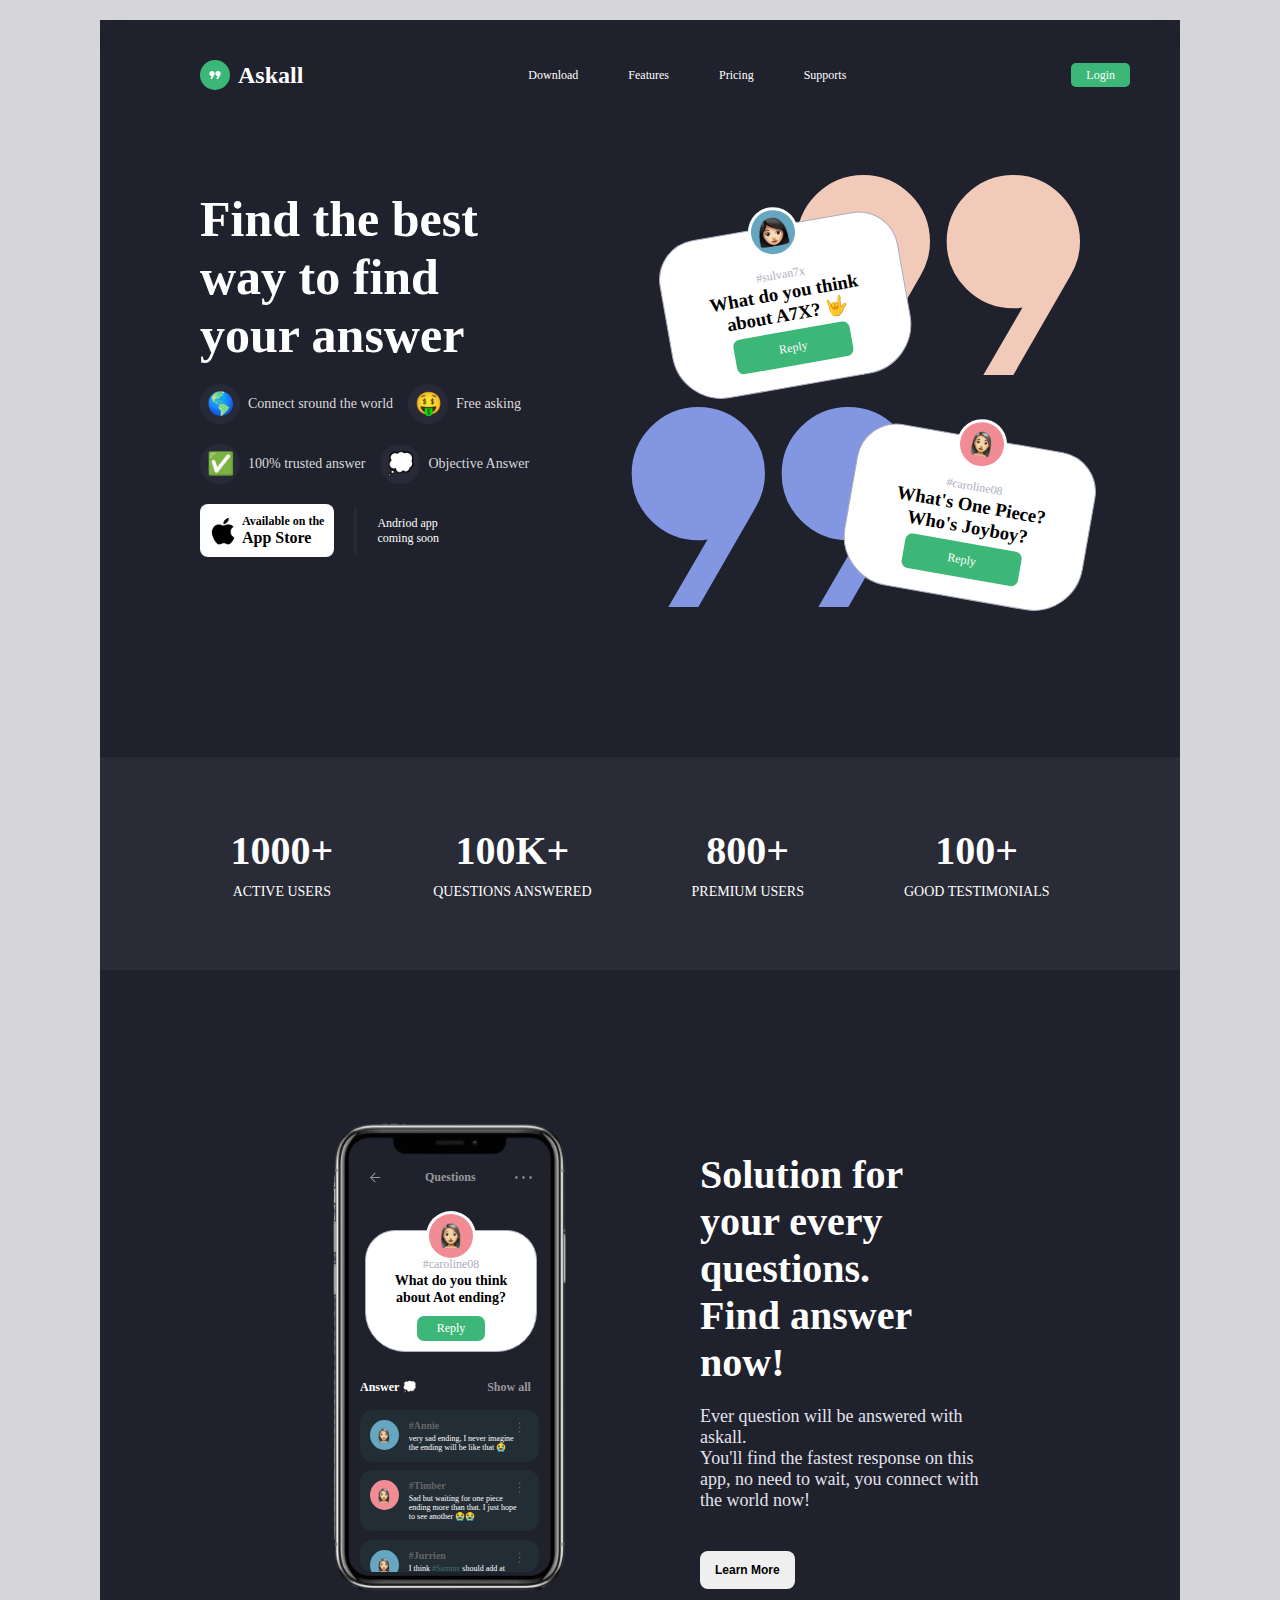
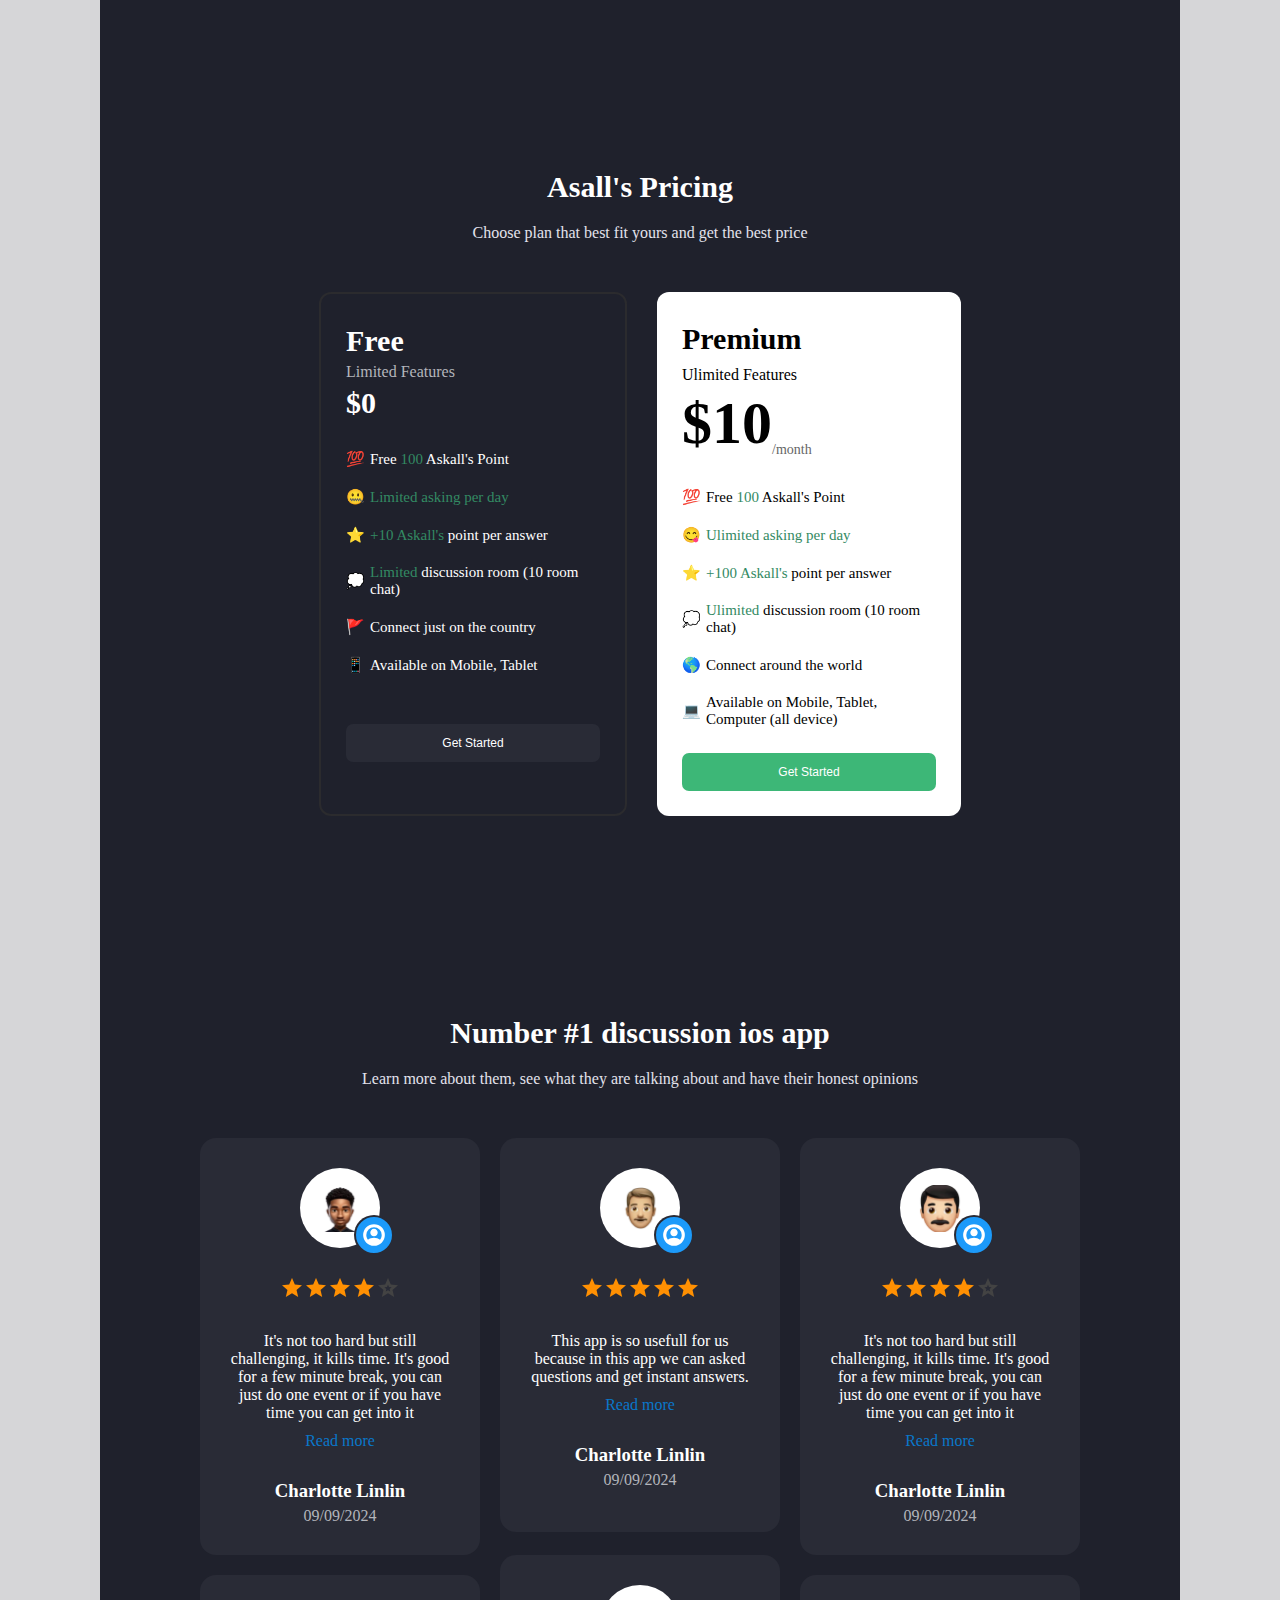
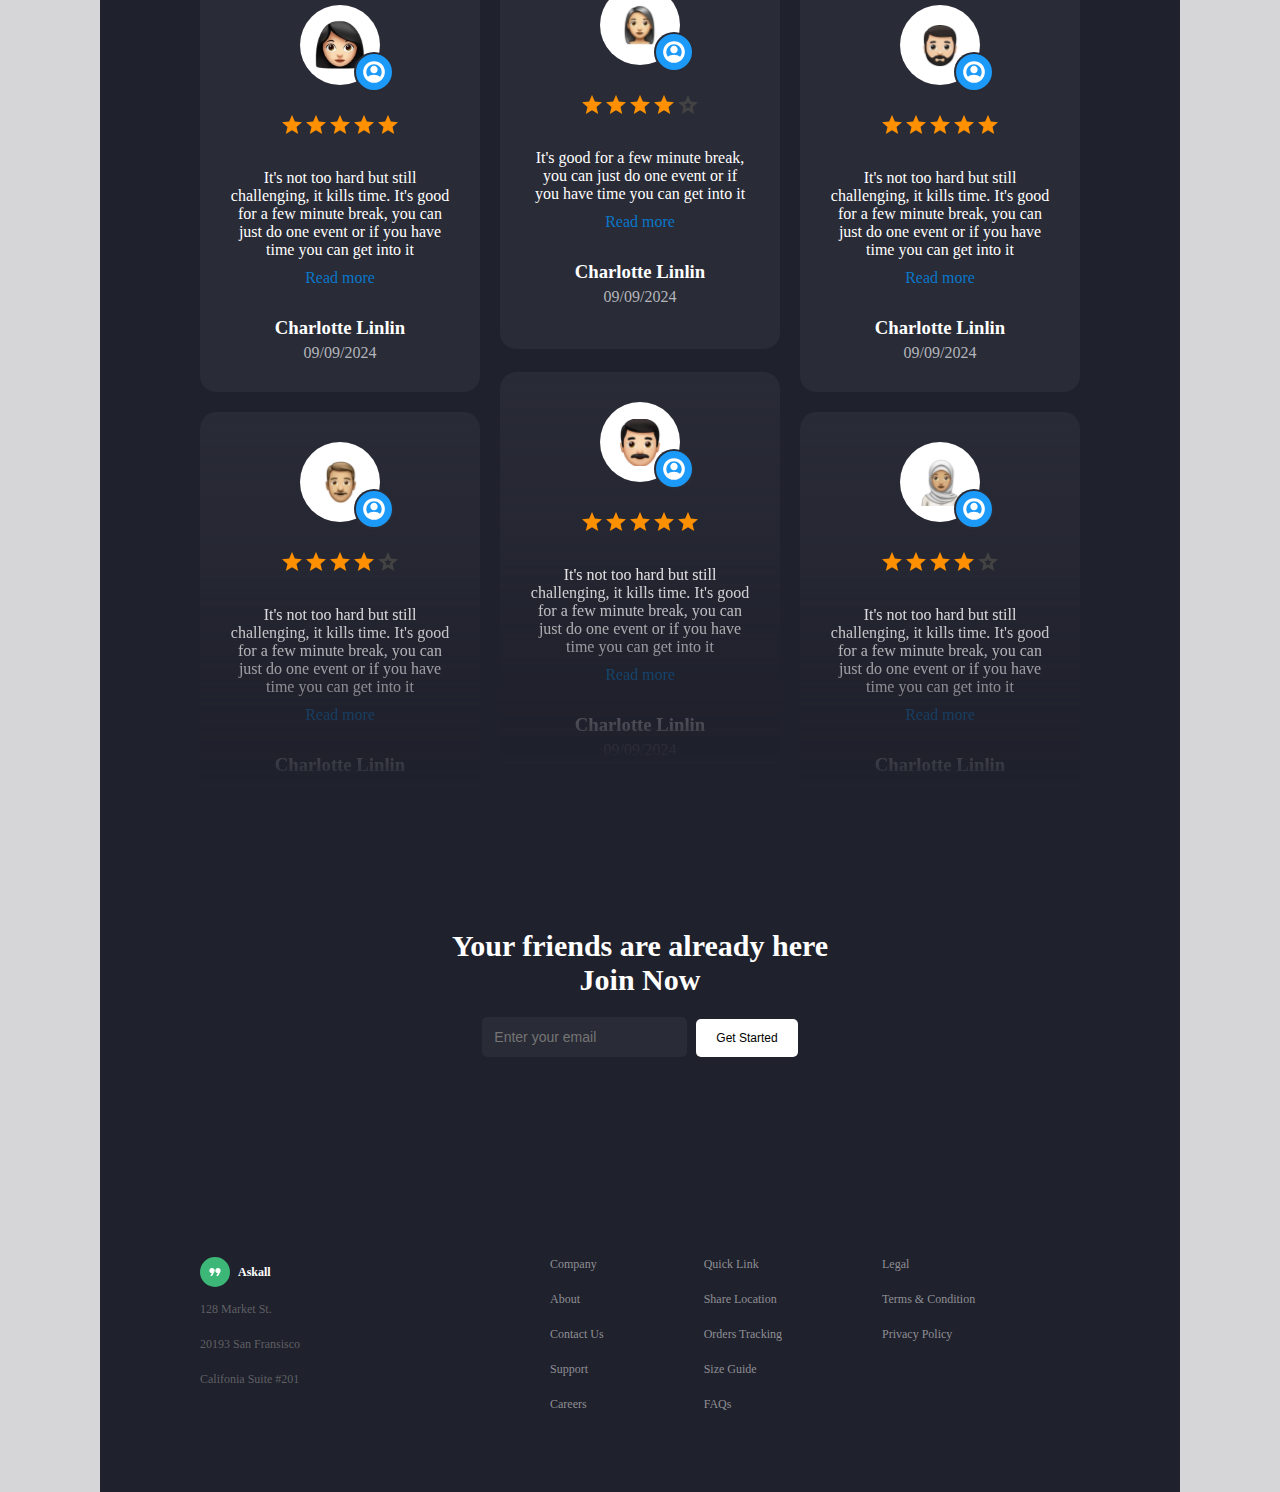
==== Task2/index.html @ 95d379f1 "Task2" ====
<!DOCTYPE html>
<html lang="en">

<head>
    <meta charset="UTF-8">
    <meta name="viewport" content="width=device-width, initial-scale=1.0">
    <title>BridgeTraq</title>
    <link rel="stylesheet" href="styles.css">
    <link rel="preload" href="Mona-Sans.woff2" as="font" type="font/woff2" crossorigin>
</head>

<body>
    <section id="bg-default">
        <section id="section1">
            <header>
                <nav class="nav-bar">
                    <div class="nav-logo">
                        <div class="logo">
                            <svg xmlns="http://www.w3.org/2000/svg" height="20px" viewBox="0 -960 960 960" width="20px"
                                fill="#FFFFFF">
                                <path
                                    d="m253-288 74-129q-47 0-83-37.5T208-544q0-54 37-91t91-37q54 0 91 37t37 91q0 17-5 33t-13 30L336-288h-83Zm288 0 74-129q-47 0-83-37.5T496-544q0-54 37-91t91-37q54 0 91 37t37 91q0 17-4.5 33T735-481L624-288h-83Z" />
                            </svg>
                        </div>
                        <h1>Askall</h1>
                    </div>

                    <div class="nav-links">
                        <a href="#">Download</a>
                        <a href="#">Features</a>
                        <a href="#">Pricing</a>
                        <a href="#">Supports</a>
                    </div>

                    <div class="login-btn">
                        <a href="#">Login</a>
                    </div>
                </nav>
            </header>

            <main>
                <section class="first-section">
                    <div class="first-section-header">
                        <header>
                            <h1>Find the best way to find your answer</h1>
                        </header>
                        <main>
                            <div class="first-section-content">
                                <div class="content">
                                    <div>🌎</div>
                                    <p>Connect sround the world</p>
                                </div>
                                <div class="content">
                                    <div>🤑</div>
                                    <p>Free asking</p>
                                </div>
                            </div>

                            <div class="first-section-content">
                                <div class="content">
                                    <div>✅</div>
                                    <p>100% trusted answer</p>
                                </div>
                                <div class="content">
                                    <div>💭</div>
                                    <p>Objective Answer</p>
                                </div>
                            </div>

                            <div class="download">
                                <div class="app-store">
                                    <a href="#">
                                        <img src="./images/apple.png" alt="apple">
                                        <div>
                                            <p class="available">Available on the</p>
                                            <p class="appstore">App Store</p>
                                        </div>
                                    </a>
                                </div>

                                <div class="play-store">
                                    <p>Andriod app coming soon</p>
                                </div>
                            </div>
                        </main>
                    </div>

                    <div class="second-section">
                        <div class="first-profile">
                            <div class="woman-con">
                                <div>
                                    <img src="./images/woman.png" alt="woman">
                                </div>
                            </div>
                            <div class="texts">
                                <p>#sulvan7x</p>
                                <h3>What do you think about A7X? 🤟</h3>
                                <a href="#">Reply</a>
                            </div>
                        </div>
                        <div class="second-profile">
                            <div class="girl-con">
                                <div>
                                    <img src="./images/girl.png" alt="girl">
                                </div>
                            </div>
                            <div class="texts">
                                <p>#caroline08</p>
                                <h3>What's One Piece?Who's Joyboy?</h3>
                                <a href="#">Reply</a>
                            </div>
                        </div>
                        <svg class="pink-svg" xmlns="http://www.w3.org/2000/svg" height="400px" viewBox="0 -960 960 960"
                            width="400px" fill="#f2cab9">
                            <path
                                d="m248-240 94-162q-5 1-11 1.5t-11 .5q-66 0-113-47t-47-113q0-66 47-113t113-47q66 0 113 47t47 113q0 21-5.5 41T458-480L320-240h-72Zm360 0 94-162q-5 1-11 1.5t-11 .5q-66 0-113-47t-47-113q0-66 47-113t113-47q66 0 113 47t47 113q0 21-5.5 41T818-480L680-240h-72Z" />
                        </svg>

                        <svg class="blue-svg" xmlns="http://www.w3.org/2000/svg" height="400px" viewBox="0 -960 960 960"
                            width="400px" fill="#8296e1">
                            <path
                                d="m248-240 94-162q-5 1-11 1.5t-11 .5q-66 0-113-47t-47-113q0-66 47-113t113-47q66 0 113 47t47 113q0 21-5.5 41T458-480L320-240h-72Zm360 0 94-162q-5 1-11 1.5t-11 .5q-66 0-113-47t-47-113q0-66 47-113t113-47q66 0 113 47t47 113q0 21-5.5 41T818-480L680-240h-72Z" />
                        </svg>
                    </div>
                </section>
            </main>
        </section>

        <section id="section2">
            <section id="first-section2">
                <div class="users">
                    <h2>1000+</h2>
                    <p>ACTIVE USERS</p>
                </div>
                <div class="users">
                    <h2>100K+</h2>
                    <p>QUESTIONS ANSWERED</p>
                </div>
                <div class="users">
                    <h2>800+</h2>
                    <p>PREMIUM USERS</p>
                </div>
                <div class="users">
                    <h2>100+</h2>
                    <p>GOOD TESTIMONIALS</p>
                </div>
            </section>
        </section>

        <section class="section3-main">
            <section id="section3">
                <div class="section3">
                    <div class="section3-img">
                        <img src="./images/phone.png" alt="phone">
                    </div>

                    <header class="section3-header">
                        <svg xmlns="http://www.w3.org/2000/svg" height="15px" viewBox="0 -960 960 960" width="30px"
                            fill="#98979a">
                            <path d="m274-450 248 248-42 42-320-320 320-320 42 42-248 248h526v60H274Z" />
                        </svg>
                        <div>Questions</div>
                        <svg xmlns="http://www.w3.org/2000/svg" height="25px" viewBox="0 -960 960 960" width="25px"
                            fill="#98979a">
                            <path
                                d="M207.86-432Q188-432 174-446.14t-14-34Q160-500 174.14-514t34-14Q228-528 242-513.86t14 34Q256-460 241.86-446t-34 14Zm272 0Q460-432 446-446.14t-14-34Q432-500 446.14-514t34-14Q500-528 514-513.86t14 34Q528-460 513.86-446t-34 14Zm272 0Q732-432 718-446.14t-14-34Q704-500 718.14-514t34-14Q772-528 786-513.86t14 34Q800-460 785.86-446t-34 14Z" />
                        </svg>
                    </header>

                    <div class="second-profile section3-profile">
                        <div class="girl-con">
                            <div>
                                <img src="./images/girl.png" alt="girl">
                            </div>
                        </div>
                        <div class="texts">
                            <p>#caroline08</p>
                            <h3>What do you think about Aot ending?</h3>
                            <a href="#">Reply</a>
                        </div>
                    </div>

                    <div class="answers">
                        <div class="answers-answer">Answer 💭</div>
                        <div>Show all</div>
                    </div>

                    <div class="replies-con">
                        <div class="replies">
                            <div class="replies-img">
                                <img src="./images/girl.png" alt="girl">
                            </div>

                            <div class="replies-details">
                                <h5>#Annie</h5>
                                <p>very sad ending, I never imagine the ending will be like that 😭</p>
                            </div>

                            <svg xmlns="http://www.w3.org/2000/svg" height="15px" viewBox="0 -960 960 960" width="20px"
                                fill="#656566">
                                <path
                                    d="M479.86-160Q460-160 446-174.14t-14-34Q432-228 446.14-242t34-14Q500-256 514-241.86t14 34Q528-188 513.86-174t-34 14Zm0-272Q460-432 446-446.14t-14-34Q432-500 446.14-514t34-14Q500-528 514-513.86t14 34Q528-460 513.86-446t-34 14Zm0-272Q460-704 446-718.14t-14-34Q432-772 446.14-786t34-14Q500-800 514-785.86t14 34Q528-732 513.86-718t-34 14Z" />
                            </svg>
                        </div>
                    </div>

                    <div class="replies-con second-chat">
                        <div class="replies">
                            <div class="replies-img">
                                <img src="./images/girl.png" alt="girl">
                            </div>

                            <div class="replies-details">
                                <h5>#Timber</h5>
                                <p>Sad but waiting for one piece ending more than that. I just hope to see another 😭😭
                                </p>
                            </div>

                            <svg xmlns="http://www.w3.org/2000/svg" height="15px" viewBox="0 -960 960 960" width="20px"
                                fill="#656566">
                                <path
                                    d="M479.86-160Q460-160 446-174.14t-14-34Q432-228 446.14-242t34-14Q500-256 514-241.86t14 34Q528-188 513.86-174t-34 14Zm0-272Q460-432 446-446.14t-14-34Q432-500 446.14-514t34-14Q500-528 514-513.86t14 34Q528-460 513.86-446t-34 14Zm0-272Q460-704 446-718.14t-14-34Q432-772 446.14-786t34-14Q500-800 514-785.86t14 34Q528-732 513.86-718t-34 14Z" />
                            </svg>
                        </div>
                    </div>

                    <div class="replies-con third-chat">
                        <div class="replies">
                            <div class="replies-img">
                                <img src="./images/girl.png" alt="girl">
                            </div>

                            <div class="replies-details">
                                <h5>#Jurrien</h5>
                                <p>I think <span>#Sammy</span> should add at least one more episode again. Please Sammy.
                                </p>
                            </div>

                            <svg xmlns="http://www.w3.org/2000/svg" height="15px" viewBox="0 -960 960 960" width="20px"
                                fill="#656566">
                                <path
                                    d="M479.86-160Q460-160 446-174.14t-14-34Q432-228 446.14-242t34-14Q500-256 514-241.86t14 34Q528-188 513.86-174t-34 14Zm0-272Q460-432 446-446.14t-14-34Q432-500 446.14-514t34-14Q500-528 514-513.86t14 34Q528-460 513.86-446t-34 14Zm0-272Q460-704 446-718.14t-14-34Q432-772 446.14-786t34-14Q500-800 514-785.86t14 34Q528-732 513.86-718t-34 14Z" />
                            </svg>
                        </div>
                    </div>

                    <div class="replies-con fourth-chat">
                        <div class="replies">
                            <div class="replies-img">
                                <img src="./images/girl.png" alt="girl">
                            </div>

                            <div class="replies-details">
                                <h5>#SammyJay</h5>
                                <p>The motivation behind every episode is actually top-notch, I work admire the work.
                                </p>
                            </div>

                            <svg xmlns="http://www.w3.org/2000/svg" height="15px" viewBox="0 -960 960 960" width="20px"
                                fill="#656566">
                                <path
                                    d="M479.86-160Q460-160 446-174.14t-14-34Q432-228 446.14-242t34-14Q500-256 514-241.86t14 34Q528-188 513.86-174t-34 14Zm0-272Q460-432 446-446.14t-14-34Q432-500 446.14-514t34-14Q500-528 514-513.86t14 34Q528-460 513.86-446t-34 14Zm0-272Q460-704 446-718.14t-14-34Q432-772 446.14-786t34-14Q500-800 514-785.86t14 34Q528-732 513.86-718t-34 14Z" />
                            </svg>
                        </div>
                    </div>
                </div>


                <div class="section3b">
                    <header>
                        <h1>Solution for your every questions.</h1>
                        <h1>Find answer now!</h1>
                    </header>
                    <main>
                        <p>Ever question will be answered with askall.</p>
                        <p>You'll find the fastest response on this app, no need to wait, you connect with the world
                            now!
                        </p>
                    </main>
                    <button type="submit">Learn More</button>
                </div>
            </section>

            <section id="section3-replace">
                <header>
                    <h1>Keep asking.</h1>
                    <h1>Get the Aswers.</h1>
                    <h1>Show you feeling!</h1>
                </header>
                <main>
                    <p>Have you missed thoughtful communication?</p>
                    <p>Or looking for small talk? Check out on Askall!</p>
                </main>
                <div>
                    <div class="replace-check">
                        <div>
                            <svg xmlns="http://www.w3.org/2000/svg" height="24px" viewBox="0 -960 960 960" width="24px"
                                fill="#2f664e">
                                <path d="M382-208 122-468l90-90 170 170 366-366 90 90-456 456Z" />
                            </svg>
                        </div>
                        <p>Let your friend be honest with you</p>
                    </div>

                    <div class="replace-check">
                        <div>
                            <svg xmlns="http://www.w3.org/2000/svg" height="24px" viewBox="0 -960 960 960" width="24px"
                                fill="#2f664e">
                                <path d="M382-208 122-468l90-90 170 170 366-366 90 90-456 456Z" />
                            </svg>
                        </div>
                        <p>Improve your Friendship</p>
                    </div>

                    <div class="replace-check">
                        <div>
                            <svg xmlns="http://www.w3.org/2000/svg" height="24px" viewBox="0 -960 960 960" width="24px"
                                fill="#2f664e">
                                <path d="M382-208 122-468l90-90 170 170 366-366 90 90-456 456Z" />
                            </svg>
                        </div>
                        <p>Have fun answering questions others have sent</p>
                    </div>
                </div>
            </section>
        </section>

        <section id="askall-con">
            <section>
                <header class="askall-header">
                    <h1>Asall's Pricing</h1>
                    <p>Choose plan that best fit yours and get the best price</p>
                </header>
                <main class="askall-body">
                    <div class="askall-free-plan">
                        <header>
                            <h1>Free</h1>
                            <p>Limited Features</p>
                            <h1>$0</h1>
                        </header>
                        <main class="askall-free-plan-details">
                            <div class="each-free-plan">
                                <p>💯 </p>
                                <p>Free <span>100</span> Askall's Point</p>
                            </div>
                            <div class="each-free-plan">
                                <p>🤐</p>
                                <p><span>Limited asking per day</span></p>
                            </div>
                            <div class="each-free-plan">
                                <p>⭐</p>
                                <p><span>+10 Askall's</span> point per answer</p>
                            </div>
                            <div class="each-free-plan">
                                <p>💭</p>
                                <p class="plan-width"><span>Limited</span> discussion room (10 room chat)</p>
                            </div>
                            <div class="each-free-plan">
                                <p>🚩</p>
                                <p>Connect just on the country</p>
                            </div>
                            <div class="each-free-plan">
                                <p>📱</p>
                                <p class="plan-width">Available on Mobile, Tablet</p>
                            </div>
                        </main>
                        <button class="free-plan-btn">Get Started</button>
                    </div>

                    <div class="askall-premium-plan">
                        <header>
                            <h1 class="premium-h1">Premium</h1>
                            <p>Ulimited Features</p>
                            <div class="premium-plan-price">
                                <h1>$10</h1>
                                <p>/month</p>
                            </div>
                        </header>
                        <main class="askall-premius-plan-details">
                            <div class="each-free-plan">
                                <p>💯 </p>
                                <p>Free <span>100</span> Askall's Point</p>
                            </div>
                            <div class="each-free-plan">
                                <p>😋</p>
                                <p><span>Ulimited asking per day</span></p>
                            </div>
                            <div class="each-free-plan">
                                <p>⭐</p>
                                <p><span>+100 Askall's</span> point per answer</p>
                            </div>
                            <div class="each-free-plan">
                                <p>💭</p>
                                <p class="plan-width"><span>Ulimited</span> discussion room (10 room chat)</p>
                            </div>
                            <div class="each-free-plan">
                                <p>🌎</p>
                                <p>Connect around the world</p>
                            </div>
                            <div class="each-free-plan">
                                <p>💻</p>
                                <p class="plan-width">Available on Mobile, Tablet, Computer (all device)</p>
                            </div>
                        </main>
                        <button class="premium-plan-btn">Get Started</button>
                    </div>
                </main>
            </section>
        </section>

        <section id="discussion">
            <section>
                <header>
                    <h1>Number #1 discussion ios app</h1>
                    <p>Learn more about them, see what they are talking about and have their honest opinions</p>
                </header>
                <main class="discussion-grids">
                    <div class="discussion-grid-con discussion1">
                        <div class="discussion-img-con">
                            <img src="./images/man4.png" alt="man">
                        </div>
                        <div class="discussion-ratings">
                            <svg xmlns="http://www.w3.org/2000/svg" height="20px" viewBox="0 -960 960 960" width="20px"
                                fill="#ff9002">
                                <path
                                    d="m183-51 79-338L-1-617l346-29 135-319 135 319 346 29-263 228 79 338-297-180L183-51Z" />
                            </svg>
                            <svg xmlns="http://www.w3.org/2000/svg" height="20px" viewBox="0 -960 960 960" width="20px"
                                fill="#ff9002">
                                <path
                                    d="m183-51 79-338L-1-617l346-29 135-319 135 319 346 29-263 228 79 338-297-180L183-51Z" />
                            </svg>
                            <svg xmlns="http://www.w3.org/2000/svg" height="20px" viewBox="0 -960 960 960" width="20px"
                                fill="#ff9002">
                                <path
                                    d="m183-51 79-338L-1-617l346-29 135-319 135 319 346 29-263 228 79 338-297-180L183-51Z" />
                            </svg>
                            <svg xmlns="http://www.w3.org/2000/svg" height="20px" viewBox="0 -960 960 960" width="20px"
                                fill="#ff9002">
                                <path
                                    d="m183-51 79-338L-1-617l346-29 135-319 135 319 346 29-263 228 79 338-297-180L183-51Z" />
                            </svg>
                            <svg xmlns="http://www.w3.org/2000/svg" height="20px" viewBox="0 -960 960 960" width="20px"
                                fill="#434343">
                                <path
                                    d="m373-314 107-64 107 65-29-121 95-82-124-11-49-115-49 115-124 10 95 82-29 121ZM183-51l79-338L-1-617l346-29 135-319 135 319 346 29-263 228 79 338-297-180L183-51Zm297-416Z" />
                            </svg>
                        </div>

                        <div class="duscussion-testimonials">
                            <p>It's not too hard but still challenging, it kills time. It's good for a few minute break,
                                you can just do one event or if you have time you can get into it</p>
                            <a href="#">Read more</a>
                        </div>

                        <div class="discussion-name-date">
                            <h3>Charlotte Linlin</h3>
                            <p>09/09/2024</p>
                        </div>

                        <div class="discussion-logo-con">
                            <div>
                                <svg xmlns="http://www.w3.org/2000/svg" height="24px" viewBox="0 -960 960 960"
                                    width="24px" fill="#FFFFFF">
                                    <path
                                        d="M239-291q51-37 112-57.5T480-369q68 0 130.5 22T721-290q32-42 49.5-88.5T788-480q0-127-90.5-217.5T480-788q-127 0-217.5 90.5T172-480q0 54 17 100.5t50 88.5Zm241-140q-63 0-105.5-42T332-578q0-63 42.5-105.5T480-726q63 0 105.5 42.5T628-578q0 63-42.5 105T480-431Zm0 385q-90 0-169-34t-138-93q-59-59-93-138T46-480q0-90 34-169t93-138q59-59 138-93t169-34q90 0 169 34t138 93q59 59 93 138t34 169q0 90-34 169t-93 138q-59 59-138 93T480-46Z" />
                                </svg>

                            </div>
                        </div>
                    </div>

                    <div class="discussion-grid-con discussion2">
                        <div class="discussion-img-con">
                            <img src="./images/man2.png" alt="man">
                        </div>
                        <div class="discussion-ratings">
                            <svg xmlns="http://www.w3.org/2000/svg" height="20px" viewBox="0 -960 960 960" width="20px"
                                fill="#ff9002">
                                <path
                                    d="m183-51 79-338L-1-617l346-29 135-319 135 319 346 29-263 228 79 338-297-180L183-51Z" />
                            </svg>
                            <svg xmlns="http://www.w3.org/2000/svg" height="20px" viewBox="0 -960 960 960" width="20px"
                                fill="#ff9002">
                                <path
                                    d="m183-51 79-338L-1-617l346-29 135-319 135 319 346 29-263 228 79 338-297-180L183-51Z" />
                            </svg>
                            <svg xmlns="http://www.w3.org/2000/svg" height="20px" viewBox="0 -960 960 960" width="20px"
                                fill="#ff9002">
                                <path
                                    d="m183-51 79-338L-1-617l346-29 135-319 135 319 346 29-263 228 79 338-297-180L183-51Z" />
                            </svg>
                            <svg xmlns="http://www.w3.org/2000/svg" height="20px" viewBox="0 -960 960 960" width="20px"
                                fill="#ff9002">
                                <path
                                    d="m183-51 79-338L-1-617l346-29 135-319 135 319 346 29-263 228 79 338-297-180L183-51Z" />
                            </svg>
                            <svg xmlns="http://www.w3.org/2000/svg" height="20px" viewBox="0 -960 960 960" width="20px"
                                fill="#ff9002">
                                <path
                                    d="m183-51 79-338L-1-617l346-29 135-319 135 319 346 29-263 228 79 338-297-180L183-51Z" />
                            </svg>
                        </div>

                        <div class="duscussion-testimonials">
                            <p>This app is so usefull for us because in this app we can asked questions and get instant
                                answers.</p>
                            <a href="#">Read more</a>
                        </div>

                        <div class="discussion-name-date">
                            <h3>Charlotte Linlin</h3>
                            <p>09/09/2024</p>
                        </div>

                        <div class="discussion-logo-con">
                            <div>
                                <svg xmlns="http://www.w3.org/2000/svg" height="24px" viewBox="0 -960 960 960"
                                    width="24px" fill="#FFFFFF">
                                    <path
                                        d="M239-291q51-37 112-57.5T480-369q68 0 130.5 22T721-290q32-42 49.5-88.5T788-480q0-127-90.5-217.5T480-788q-127 0-217.5 90.5T172-480q0 54 17 100.5t50 88.5Zm241-140q-63 0-105.5-42T332-578q0-63 42.5-105.5T480-726q63 0 105.5 42.5T628-578q0 63-42.5 105T480-431Zm0 385q-90 0-169-34t-138-93q-59-59-93-138T46-480q0-90 34-169t93-138q59-59 138-93t169-34q90 0 169 34t138 93q59 59 93 138t34 169q0 90-34 169t-93 138q-59 59-138 93T480-46Z" />
                                </svg>

                            </div>
                        </div>
                    </div>

                    <div class="discussion-grid-con discussion3">
                        <div class="discussion-img-con">
                            <img src="./images/man3.png" alt="man">
                        </div>
                        <div class="discussion-ratings">
                            <svg xmlns="http://www.w3.org/2000/svg" height="20px" viewBox="0 -960 960 960" width="20px"
                                fill="#ff9002">
                                <path
                                    d="m183-51 79-338L-1-617l346-29 135-319 135 319 346 29-263 228 79 338-297-180L183-51Z" />
                            </svg>
                            <svg xmlns="http://www.w3.org/2000/svg" height="20px" viewBox="0 -960 960 960" width="20px"
                                fill="#ff9002">
                                <path
                                    d="m183-51 79-338L-1-617l346-29 135-319 135 319 346 29-263 228 79 338-297-180L183-51Z" />
                            </svg>
                            <svg xmlns="http://www.w3.org/2000/svg" height="20px" viewBox="0 -960 960 960" width="20px"
                                fill="#ff9002">
                                <path
                                    d="m183-51 79-338L-1-617l346-29 135-319 135 319 346 29-263 228 79 338-297-180L183-51Z" />
                            </svg>
                            <svg xmlns="http://www.w3.org/2000/svg" height="20px" viewBox="0 -960 960 960" width="20px"
                                fill="#ff9002">
                                <path
                                    d="m183-51 79-338L-1-617l346-29 135-319 135 319 346 29-263 228 79 338-297-180L183-51Z" />
                            </svg>
                            <svg xmlns="http://www.w3.org/2000/svg" height="20px" viewBox="0 -960 960 960" width="20px"
                                fill="#434343">
                                <path
                                    d="m373-314 107-64 107 65-29-121 95-82-124-11-49-115-49 115-124 10 95 82-29 121ZM183-51l79-338L-1-617l346-29 135-319 135 319 346 29-263 228 79 338-297-180L183-51Zm297-416Z" />
                            </svg>
                        </div>

                        <div class="duscussion-testimonials">
                            <p>It's not too hard but still challenging, it kills time. It's good for a few minute break,
                                you can just do one event or if you have time you can get into it</p>
                            <a href="#">Read more</a>
                        </div>

                        <div class="discussion-name-date">
                            <h3>Charlotte Linlin</h3>
                            <p>09/09/2024</p>
                        </div>

                        <div class="discussion-logo-con">
                            <div>
                                <svg xmlns="http://www.w3.org/2000/svg" height="24px" viewBox="0 -960 960 960"
                                    width="24px" fill="#FFFFFF">
                                    <path
                                        d="M239-291q51-37 112-57.5T480-369q68 0 130.5 22T721-290q32-42 49.5-88.5T788-480q0-127-90.5-217.5T480-788q-127 0-217.5 90.5T172-480q0 54 17 100.5t50 88.5Zm241-140q-63 0-105.5-42T332-578q0-63 42.5-105.5T480-726q63 0 105.5 42.5T628-578q0 63-42.5 105T480-431Zm0 385q-90 0-169-34t-138-93q-59-59-93-138T46-480q0-90 34-169t93-138q59-59 138-93t169-34q90 0 169 34t138 93q59 59 93 138t34 169q0 90-34 169t-93 138q-59 59-138 93T480-46Z" />
                                </svg>

                            </div>
                        </div>
                    </div>


                    <div class="discussion-grid-con discussion4">
                        <div class="discussion-img-con">
                            <img src="./images/woman.png" alt="woman">
                        </div>
                        <div class="discussion-ratings">
                            <svg xmlns="http://www.w3.org/2000/svg" height="20px" viewBox="0 -960 960 960" width="20px"
                                fill="#ff9002">
                                <path
                                    d="m183-51 79-338L-1-617l346-29 135-319 135 319 346 29-263 228 79 338-297-180L183-51Z" />
                            </svg>
                            <svg xmlns="http://www.w3.org/2000/svg" height="20px" viewBox="0 -960 960 960" width="20px"
                                fill="#ff9002">
                                <path
                                    d="m183-51 79-338L-1-617l346-29 135-319 135 319 346 29-263 228 79 338-297-180L183-51Z" />
                            </svg>
                            <svg xmlns="http://www.w3.org/2000/svg" height="20px" viewBox="0 -960 960 960" width="20px"
                                fill="#ff9002">
                                <path
                                    d="m183-51 79-338L-1-617l346-29 135-319 135 319 346 29-263 228 79 338-297-180L183-51Z" />
                            </svg>
                            <svg xmlns="http://www.w3.org/2000/svg" height="20px" viewBox="0 -960 960 960" width="20px"
                                fill="#ff9002">
                                <path
                                    d="m183-51 79-338L-1-617l346-29 135-319 135 319 346 29-263 228 79 338-297-180L183-51Z" />
                            </svg>
                            <svg xmlns="http://www.w3.org/2000/svg" height="20px" viewBox="0 -960 960 960" width="20px"
                                fill="#ff9002">
                                <path
                                    d="m183-51 79-338L-1-617l346-29 135-319 135 319 346 29-263 228 79 338-297-180L183-51Z" />
                            </svg>
                        </div>

                        <div class="duscussion-testimonials">
                            <p>It's not too hard but still challenging, it kills time. It's good for a few minute break,
                                you can just do one event or if you have time you can get into it</p>
                            <a href="#">Read more</a>
                        </div>

                        <div class="discussion-name-date">
                            <h3>Charlotte Linlin</h3>
                            <p>09/09/2024</p>
                        </div>

                        <div class="discussion-logo-con">
                            <div>
                                <svg xmlns="http://www.w3.org/2000/svg" height="24px" viewBox="0 -960 960 960"
                                    width="24px" fill="#FFFFFF">
                                    <path
                                        d="M239-291q51-37 112-57.5T480-369q68 0 130.5 22T721-290q32-42 49.5-88.5T788-480q0-127-90.5-217.5T480-788q-127 0-217.5 90.5T172-480q0 54 17 100.5t50 88.5Zm241-140q-63 0-105.5-42T332-578q0-63 42.5-105.5T480-726q63 0 105.5 42.5T628-578q0 63-42.5 105T480-431Zm0 385q-90 0-169-34t-138-93q-59-59-93-138T46-480q0-90 34-169t93-138q59-59 138-93t169-34q90 0 169 34t138 93q59 59 93 138t34 169q0 90-34 169t-93 138q-59 59-138 93T480-46Z" />
                                </svg>

                            </div>
                        </div>
                    </div>

                    <div class="discussion-grid-con discussion5">
                        <div class="discussion-img-con">
                            <img src="./images/girl.png" alt="girl">
                        </div>
                        <div class="discussion-ratings">
                            <svg xmlns="http://www.w3.org/2000/svg" height="20px" viewBox="0 -960 960 960" width="20px"
                                fill="#ff9002">
                                <path
                                    d="m183-51 79-338L-1-617l346-29 135-319 135 319 346 29-263 228 79 338-297-180L183-51Z" />
                            </svg>
                            <svg xmlns="http://www.w3.org/2000/svg" height="20px" viewBox="0 -960 960 960" width="20px"
                                fill="#ff9002">
                                <path
                                    d="m183-51 79-338L-1-617l346-29 135-319 135 319 346 29-263 228 79 338-297-180L183-51Z" />
                            </svg>
                            <svg xmlns="http://www.w3.org/2000/svg" height="20px" viewBox="0 -960 960 960" width="20px"
                                fill="#ff9002">
                                <path
                                    d="m183-51 79-338L-1-617l346-29 135-319 135 319 346 29-263 228 79 338-297-180L183-51Z" />
                            </svg>
                            <svg xmlns="http://www.w3.org/2000/svg" height="20px" viewBox="0 -960 960 960" width="20px"
                                fill="#ff9002">
                                <path
                                    d="m183-51 79-338L-1-617l346-29 135-319 135 319 346 29-263 228 79 338-297-180L183-51Z" />
                            </svg>
                            <svg xmlns="http://www.w3.org/2000/svg" height="20px" viewBox="0 -960 960 960" width="20px"
                                fill="#434343">
                                <path
                                    d="m373-314 107-64 107 65-29-121 95-82-124-11-49-115-49 115-124 10 95 82-29 121ZM183-51l79-338L-1-617l346-29 135-319 135 319 346 29-263 228 79 338-297-180L183-51Zm297-416Z" />
                            </svg>
                        </div>

                        <div class="duscussion-testimonials">
                            <p>It's good for a few minute break,
                                you can just do one event or if you have time you can get into it</p>
                            <a href="#">Read more</a>
                        </div>

                        <div class="discussion-name-date">
                            <h3>Charlotte Linlin</h3>
                            <p>09/09/2024</p>
                        </div>

                        <div class="discussion-logo-con">
                            <div>
                                <svg xmlns="http://www.w3.org/2000/svg" height="24px" viewBox="0 -960 960 960"
                                    width="24px" fill="#FFFFFF">
                                    <path
                                        d="M239-291q51-37 112-57.5T480-369q68 0 130.5 22T721-290q32-42 49.5-88.5T788-480q0-127-90.5-217.5T480-788q-127 0-217.5 90.5T172-480q0 54 17 100.5t50 88.5Zm241-140q-63 0-105.5-42T332-578q0-63 42.5-105.5T480-726q63 0 105.5 42.5T628-578q0 63-42.5 105T480-431Zm0 385q-90 0-169-34t-138-93q-59-59-93-138T46-480q0-90 34-169t93-138q59-59 138-93t169-34q90 0 169 34t138 93q59 59 93 138t34 169q0 90-34 169t-93 138q-59 59-138 93T480-46Z" />
                                </svg>

                            </div>
                        </div>
                    </div>

                    <div class="discussion-grid-con discussion6">
                        <div class="discussion-img-con">
                            <img src="./images/man1.png" alt="man">
                        </div>
                        <div class="discussion-ratings">
                            <svg xmlns="http://www.w3.org/2000/svg" height="20px" viewBox="0 -960 960 960" width="20px"
                                fill="#ff9002">
                                <path
                                    d="m183-51 79-338L-1-617l346-29 135-319 135 319 346 29-263 228 79 338-297-180L183-51Z" />
                            </svg>
                            <svg xmlns="http://www.w3.org/2000/svg" height="20px" viewBox="0 -960 960 960" width="20px"
                                fill="#ff9002">
                                <path
                                    d="m183-51 79-338L-1-617l346-29 135-319 135 319 346 29-263 228 79 338-297-180L183-51Z" />
                            </svg>
                            <svg xmlns="http://www.w3.org/2000/svg" height="20px" viewBox="0 -960 960 960" width="20px"
                                fill="#ff9002">
                                <path
                                    d="m183-51 79-338L-1-617l346-29 135-319 135 319 346 29-263 228 79 338-297-180L183-51Z" />
                            </svg>
                            <svg xmlns="http://www.w3.org/2000/svg" height="20px" viewBox="0 -960 960 960" width="20px"
                                fill="#ff9002">
                                <path
                                    d="m183-51 79-338L-1-617l346-29 135-319 135 319 346 29-263 228 79 338-297-180L183-51Z" />
                            </svg>
                            <svg xmlns="http://www.w3.org/2000/svg" height="20px" viewBox="0 -960 960 960" width="20px"
                                fill="#ff9002">
                                <path
                                    d="m183-51 79-338L-1-617l346-29 135-319 135 319 346 29-263 228 79 338-297-180L183-51Z" />
                            </svg>
                        </div>

                        <div class="duscussion-testimonials">
                            <p>It's not too hard but still challenging, it kills time. It's good for a few minute break,
                                you can just do one event or if you have time you can get into it</p>
                            <a href="#">Read more</a>
                        </div>

                        <div class="discussion-name-date">
                            <h3>Charlotte Linlin</h3>
                            <p>09/09/2024</p>
                        </div>

                        <div class="discussion-logo-con">
                            <div>
                                <svg xmlns="http://www.w3.org/2000/svg" height="24px" viewBox="0 -960 960 960"
                                    width="24px" fill="#FFFFFF">
                                    <path
                                        d="M239-291q51-37 112-57.5T480-369q68 0 130.5 22T721-290q32-42 49.5-88.5T788-480q0-127-90.5-217.5T480-788q-127 0-217.5 90.5T172-480q0 54 17 100.5t50 88.5Zm241-140q-63 0-105.5-42T332-578q0-63 42.5-105.5T480-726q63 0 105.5 42.5T628-578q0 63-42.5 105T480-431Zm0 385q-90 0-169-34t-138-93q-59-59-93-138T46-480q0-90 34-169t93-138q59-59 138-93t169-34q90 0 169 34t138 93q59 59 93 138t34 169q0 90-34 169t-93 138q-59 59-138 93T480-46Z" />
                                </svg>

                            </div>
                        </div>
                    </div>

                    <div class="discussion-grid-con discussion7">
                        <div class="discussion-img-con">
                            <img src="./images/man2.png" alt="man">
                        </div>
                        <div class="discussion-ratings">
                            <svg xmlns="http://www.w3.org/2000/svg" height="20px" viewBox="0 -960 960 960" width="20px"
                                fill="#ff9002">
                                <path
                                    d="m183-51 79-338L-1-617l346-29 135-319 135 319 346 29-263 228 79 338-297-180L183-51Z" />
                            </svg>
                            <svg xmlns="http://www.w3.org/2000/svg" height="20px" viewBox="0 -960 960 960" width="20px"
                                fill="#ff9002">
                                <path
                                    d="m183-51 79-338L-1-617l346-29 135-319 135 319 346 29-263 228 79 338-297-180L183-51Z" />
                            </svg>
                            <svg xmlns="http://www.w3.org/2000/svg" height="20px" viewBox="0 -960 960 960" width="20px"
                                fill="#ff9002">
                                <path
                                    d="m183-51 79-338L-1-617l346-29 135-319 135 319 346 29-263 228 79 338-297-180L183-51Z" />
                            </svg>
                            <svg xmlns="http://www.w3.org/2000/svg" height="20px" viewBox="0 -960 960 960" width="20px"
                                fill="#ff9002">
                                <path
                                    d="m183-51 79-338L-1-617l346-29 135-319 135 319 346 29-263 228 79 338-297-180L183-51Z" />
                            </svg>
                            <svg xmlns="http://www.w3.org/2000/svg" height="20px" viewBox="0 -960 960 960" width="20px"
                                fill="#434343">
                                <path
                                    d="m373-314 107-64 107 65-29-121 95-82-124-11-49-115-49 115-124 10 95 82-29 121ZM183-51l79-338L-1-617l346-29 135-319 135 319 346 29-263 228 79 338-297-180L183-51Zm297-416Z" />
                            </svg>
                        </div>

                        <div class="duscussion-testimonials">
                            <p>It's not too hard but still challenging, it kills time. It's good for a few minute break,
                                you can just do one event or if you have time you can get into it</p>
                            <a href="#">Read more</a>
                        </div>

                        <div class="discussion-name-date">
                            <h3>Charlotte Linlin</h3>
                            <p>09/09/2024</p>
                        </div>

                        <div class="discussion-logo-con">
                            <div>
                                <svg xmlns="http://www.w3.org/2000/svg" height="24px" viewBox="0 -960 960 960"
                                    width="24px" fill="#FFFFFF">
                                    <path
                                        d="M239-291q51-37 112-57.5T480-369q68 0 130.5 22T721-290q32-42 49.5-88.5T788-480q0-127-90.5-217.5T480-788q-127 0-217.5 90.5T172-480q0 54 17 100.5t50 88.5Zm241-140q-63 0-105.5-42T332-578q0-63 42.5-105.5T480-726q63 0 105.5 42.5T628-578q0 63-42.5 105T480-431Zm0 385q-90 0-169-34t-138-93q-59-59-93-138T46-480q0-90 34-169t93-138q59-59 138-93t169-34q90 0 169 34t138 93q59 59 93 138t34 169q0 90-34 169t-93 138q-59 59-138 93T480-46Z" />
                                </svg>

                            </div>
                        </div>
                    </div>

                    <div class="discussion-grid-con discussion8">
                        <div class="discussion-img-con">
                            <img src="./images/man3.png" alt="man">
                        </div>
                        <div class="discussion-ratings">
                            <svg xmlns="http://www.w3.org/2000/svg" height="20px" viewBox="0 -960 960 960" width="20px"
                                fill="#ff9002">
                                <path
                                    d="m183-51 79-338L-1-617l346-29 135-319 135 319 346 29-263 228 79 338-297-180L183-51Z" />
                            </svg>
                            <svg xmlns="http://www.w3.org/2000/svg" height="20px" viewBox="0 -960 960 960" width="20px"
                                fill="#ff9002">
                                <path
                                    d="m183-51 79-338L-1-617l346-29 135-319 135 319 346 29-263 228 79 338-297-180L183-51Z" />
                            </svg>
                            <svg xmlns="http://www.w3.org/2000/svg" height="20px" viewBox="0 -960 960 960" width="20px"
                                fill="#ff9002">
                                <path
                                    d="m183-51 79-338L-1-617l346-29 135-319 135 319 346 29-263 228 79 338-297-180L183-51Z" />
                            </svg>
                            <svg xmlns="http://www.w3.org/2000/svg" height="20px" viewBox="0 -960 960 960" width="20px"
                                fill="#ff9002">
                                <path
                                    d="m183-51 79-338L-1-617l346-29 135-319 135 319 346 29-263 228 79 338-297-180L183-51Z" />
                            </svg>
                            <svg xmlns="http://www.w3.org/2000/svg" height="20px" viewBox="0 -960 960 960" width="20px"
                                fill="#ff9002">
                                <path
                                    d="m183-51 79-338L-1-617l346-29 135-319 135 319 346 29-263 228 79 338-297-180L183-51Z" />
                            </svg>
                        </div>

                        <div class="duscussion-testimonials">
                            <p>It's not too hard but still challenging, it kills time. It's good for a few minute break,
                                you can just do one event or if you have time you can get into it</p>
                            <a href="#">Read more</a>
                        </div>

                        <div class="discussion-name-date">
                            <h3>Charlotte Linlin</h3>
                            <p>09/09/2024</p>
                        </div>

                        <div class="discussion-logo-con">
                            <div>
                                <svg xmlns="http://www.w3.org/2000/svg" height="24px" viewBox="0 -960 960 960"
                                    width="24px" fill="#FFFFFF">
                                    <path
                                        d="M239-291q51-37 112-57.5T480-369q68 0 130.5 22T721-290q32-42 49.5-88.5T788-480q0-127-90.5-217.5T480-788q-127 0-217.5 90.5T172-480q0 54 17 100.5t50 88.5Zm241-140q-63 0-105.5-42T332-578q0-63 42.5-105.5T480-726q63 0 105.5 42.5T628-578q0 63-42.5 105T480-431Zm0 385q-90 0-169-34t-138-93q-59-59-93-138T46-480q0-90 34-169t93-138q59-59 138-93t169-34q90 0 169 34t138 93q59 59 93 138t34 169q0 90-34 169t-93 138q-59 59-138 93T480-46Z" />
                                </svg>

                            </div>
                        </div>
                    </div>

                    <div class="discussion-grid-con discussion9">
                        <div class="discussion-img-con">
                            <img src="./images/woman2.png" alt="woman">
                        </div>
                        <div class="discussion-ratings">
                            <svg xmlns="http://www.w3.org/2000/svg" height="20px" viewBox="0 -960 960 960" width="20px"
                                fill="#ff9002">
                                <path
                                    d="m183-51 79-338L-1-617l346-29 135-319 135 319 346 29-263 228 79 338-297-180L183-51Z" />
                            </svg>
                            <svg xmlns="http://www.w3.org/2000/svg" height="20px" viewBox="0 -960 960 960" width="20px"
                                fill="#ff9002">
                                <path
                                    d="m183-51 79-338L-1-617l346-29 135-319 135 319 346 29-263 228 79 338-297-180L183-51Z" />
                            </svg>
                            <svg xmlns="http://www.w3.org/2000/svg" height="20px" viewBox="0 -960 960 960" width="20px"
                                fill="#ff9002">
                                <path
                                    d="m183-51 79-338L-1-617l346-29 135-319 135 319 346 29-263 228 79 338-297-180L183-51Z" />
                            </svg>
                            <svg xmlns="http://www.w3.org/2000/svg" height="20px" viewBox="0 -960 960 960" width="20px"
                                fill="#ff9002">
                                <path
                                    d="m183-51 79-338L-1-617l346-29 135-319 135 319 346 29-263 228 79 338-297-180L183-51Z" />
                            </svg>
                            <svg xmlns="http://www.w3.org/2000/svg" height="20px" viewBox="0 -960 960 960" width="20px"
                                fill="#434343">
                                <path
                                    d="m373-314 107-64 107 65-29-121 95-82-124-11-49-115-49 115-124 10 95 82-29 121ZM183-51l79-338L-1-617l346-29 135-319 135 319 346 29-263 228 79 338-297-180L183-51Zm297-416Z" />
                            </svg>
                        </div>

                        <div class="duscussion-testimonials">
                            <p>It's not too hard but still challenging, it kills time. It's good for a few minute break,
                                you can just do one event or if you have time you can get into it</p>
                            <a href="#">Read more</a>
                        </div>

                        <div class="discussion-name-date">
                            <h3>Charlotte Linlin</h3>
                            <p>09/09/2024</p>
                        </div>

                        <div class="discussion-logo-con">
                            <div>
                                <svg xmlns="http://www.w3.org/2000/svg" height="24px" viewBox="0 -960 960 960"
                                    width="24px" fill="#FFFFFF">
                                    <path
                                        d="M239-291q51-37 112-57.5T480-369q68 0 130.5 22T721-290q32-42 49.5-88.5T788-480q0-127-90.5-217.5T480-788q-127 0-217.5 90.5T172-480q0 54 17 100.5t50 88.5Zm241-140q-63 0-105.5-42T332-578q0-63 42.5-105.5T480-726q63 0 105.5 42.5T628-578q0 63-42.5 105T480-431Zm0 385q-90 0-169-34t-138-93q-59-59-93-138T46-480q0-90 34-169t93-138q59-59 138-93t169-34q90 0 169 34t138 93q59 59 93 138t34 169q0 90-34 169t-93 138q-59 59-138 93T480-46Z" />
                                </svg>

                            </div>
                        </div>
                    </div>
                </main>
            </section>

        </section>


        <footer>
            <section class="footer">
                <div class="footer-first-section">
                    <div>
                        <header>
                            <h1>Your friends are already here</h1>
                            <h1>Join Now</h1>
                        </header>
                        <main>
                            <input type="text" placeholder="Enter your email">
                            <button type="submit">Get Started</button>
                        </main>
                    </div>
                </div>
                <div class="footer-foot">
                    <div class="foot-first">
                        <div class="nav-logo">
                            <div class="logo">
                                <svg xmlns="http://www.w3.org/2000/svg" height="20px" viewBox="0 -960 960 960"
                                    width="20px" fill="#FFFFFF">
                                    <path
                                        d="m253-288 74-129q-47 0-83-37.5T208-544q0-54 37-91t91-37q54 0 91 37t37 91q0 17-5 33t-13 30L336-288h-83Zm288 0 74-129q-47 0-83-37.5T496-544q0-54 37-91t91-37q54 0 91 37t37 91q0 17-4.5 33T735-481L624-288h-83Z" />
                                </svg>
                            </div>
                            <h1>Askall</h1>
                        </div>
                        <div class="footer-foot-p">
                            <p>128 Market St.</p>
                            <p>20193 San Fransisco</p>
                            <p>Califonia Suite #201</p>
                        </div>
                    </div>

                    <div class="foot">
                        <div class="foot-company">
                            <p>Company</p>
                            <p>About</p>
                            <p>Contact Us</p>
                            <p>Support</p>
                            <p>Careers</p>
                        </div>
                        <div class="foot-link">
                            <p>Quick Link</p>
                            <p>Share Location</p>
                            <p>Orders Tracking</p>
                            <p>Size Guide</p>
                            <p>FAQs</p>
                        </div>
                        <div class="foot-legal">
                            <p>Legal</p>
                            <p>Terms & Condition</p>
                            <p>Privacy Policy</p>
                        </div>
                    </div>
                </div>
            </section>
        </footer>
    </section>
</body>

</html>
---- Task2/styles.css ----
@font-face {
    font-family: 'Mona Sans';
    src:
        url('Mona-Sans.woff2') format('woff2 supports variations'),
        url('Mona-Sans.woff2') format('woff2-variations');
    font-weight: 200 900;
    font-stretch: 75% 125%;
}

* {
    padding: 0;
    margin: 0;
}

body {
    background-color: #d6d6d8;
    padding: 20px 100px 0 100px;
    font-family: 'Mona Sans';

}

#bg-default {
    background-color: #1f212c;
}

#section1 {
    background-color: #1f212c;
    border-top-left-radius: 30px;
    border-top-right-radius: 30px;
    padding: 40px 50px 200px 100px;
    color: white;
}

.nav-bar {
    display: flex;
    justify-content: space-between;
    align-items: center;
    font-size: 12px;
}

.nav-logo {
    display: flex;
    align-items: center;
    gap: 8px;
}

.logo {
    height: 30px;
    width: 30px;
    border-radius: 50%;
    background-color: #3db777;
    display: flex;
    justify-content: center;
    align-items: center;
}

.nav-links {
    display: flex;
    gap: 50px;
}

.nav-links a {
    text-decoration: none;
    color: white;
}

.login-btn a {
    text-decoration: none;
    color: white;
    background-color: #3db777;
    padding: 5px 15px;
    border-radius: 5px;
}

.first-section {
    display: flex;
    margin-top: 100px;
}

.first-section-header {
    width: 50%;
}

.first-section-header header {
    margin-bottom: 20px;
    transform: translateY(0);
    animation: header 1.2s ease-in;
}

@keyframes header {
    0% {
        opacity: 0;
        transform: translateY(10px);
    }

    50% {
        opacity: 0.5;
    }

    100% {
        opacity: 1;
        transform: translateY(0);
    }
}

.first-section-header header h1 {
    font-size: 50px;
    width: 70%;
}


.first-section-content {
    display: flex;
    gap: 15px;
    margin-bottom: 20px;
    color: #dbdbdd;
    font-size: 14px;
    opacity: 1;
    transform: translateY(0);
    animation: cont 1.2s ease-in;
}

@keyframes cont {
    0% {
        opacity: 0;
        transform: translateY(20px);
    }

    100% {
        opacity: 1;
        transform: translateY(0);
    }
}

.content {
    display: flex;
    align-items: center;
    gap: 8px;
}

.content div {
    background-color: #282b37;
    height: 40px;
    width: 40px;
    border-radius: 50%;
    display: flex;
    justify-content: center;
    align-items: center;
    font-size: 22px;
}

.download {
    display: flex;
    align-items: center;
    gap: 20px;
    opacity: 1;
    transform: translateY(0);
    animation: download 1.2s ease-in;
}

@keyframes download {
    0% {
        opacity: 0;
        transform: translateY(30px);
    }

    50% {
        opacity: 0.3;
    }

    100% {
        opacity: 1;
        transform: translateY(0);
    }
}

.app-store a {
    text-decoration: none;
    padding: 10px;
    background-color: white;
    color: black;
    display: flex;
    align-items: center;
    border-radius: 8px;
}

.app-store a img {
    height: 30px;
}

.available {
    font-size: 12px;
    font-weight: 550;
}

.appstore {
    font-weight: bold;
}

.play-store {
    display: flex;
    flex-direction: column;
    justify-content: center;
    border-left: 3px solid #262834;
    padding: 10px 20px;
    font-size: 12px;
}

.play-store p {
    width: 50%;
}

.second-section {
    width: 50%;
    position: relative;
    margin-top: 35px;
}

.first-profile {
    background-color: white;
    width: 200px;
    height: 120px;
    display: flex;
    flex-direction: column;
    justify-content: center;
    align-items: center;
    padding: 20px;
    color: black;
    transform: rotate(-10deg) translateY(0);
    animation: profile1 1.2s ease-in;
    border-top-left-radius: 40px;
    border-top-right-radius: 40px;
    border-bottom-left-radius: 50px;
    border-bottom-right-radius: 50px;
    border: 1px solid #acadbe;
    gap: 10px;
    position: relative;
    z-index: 1;

}

@keyframes profile1 {
    0% {
        opacity: 0;
        transform: translateY(50px);
    }

    100% {
        opacity: 1;
        transform: rotate(-10deg) translateY(0);
    }
}

.woman-con {
    height: 50px;
    width: 50px;
    border-radius: 50%;
    background-color: white;
    display: flex;
    justify-content: center;
    align-items: center;
    position: absolute;
    top: 0;
    margin-top: -20px;
}

.woman-con div {
    height: 44px;
    width: 44px;
    border-radius: 50%;
    background-color: #66a6c1;
    display: flex;
    justify-content: center;
    align-items: center;
}

.woman-con div img {
    width: 30px;
    height: 30px;
    object-fit: cover;
}

.second-profile {
    background-color: white;
    width: 200px;
    height: 120px;
    display: flex;
    flex-direction: column;
    justify-content: center;
    align-items: center;
    padding: 20px;
    color: black;
    transform: rotate(10deg) translateY(0);
    animation: profile2 1.2s ease-in;
    border-top-left-radius: 40px;
    border-top-right-radius: 40px;
    border-bottom-left-radius: 50px;
    border-bottom-right-radius: 50px;
    border: 1px solid #acadbe;
    position: relative;
    position: absolute;
    right: 0;
    margin-top: 50px;
    margin-right: 40px;
    z-index: 1;

}

@keyframes profile2 {
    0% {
        opacity: 0;
        transform: translateY(50px);
    }

    100% {
        opacity: 1;
        transform: rotate(10deg) translateY(0);
    }
}


.texts {
    display: flex;
    flex-direction: column;
    align-items: center;
    margin-top: -20px;
    position: relative;
}

.texts p {
    font-size: 12px;
    color: #acadbe;
}

.texts h3 {
    text-align: center;

}

.texts a {
    text-decoration: none;
    background-color: #3db777;
    color: white;
    padding: 10px 45px;
    border-radius: 7px;
    font-size: 12px;
    position: absolute;
    bottom: 0;
    margin-bottom: -40px;
}

.girl-con {
    height: 50px;
    width: 50px;
    border-radius: 50%;
    background-color: white;
    display: flex;
    justify-content: center;
    align-items: center;
    position: absolute;
    top: 0;
    margin-top: -20px;
}

.girl-con div {
    height: 44px;
    width: 44px;
    border-radius: 50%;
    background-color: #f18b94;
    display: flex;
    justify-content: center;
    align-items: center;
}

.girl-con div img {
    width: 30px;
    height: 30px;
    object-fit: cover;
}

.pink-svg {
    position: absolute;
    top: 0;
    right: 0;
    margin-top: -150px;
    z-index: 0;
    transform: translateY(0);
    animation: pinky 1.2s ease-in;
}

@keyframes pinky {
    0% {
        opacity: 0;
        transform: translateY(40px);
    }

    100% {
        opacity: 1;
        transform: translateY(0);
    }
}

.blue-svg {
    position: absolute;
    margin-left: -100px;
    margin-top: -80px;
    z-index: 0;
    transform: translateY(0);
    animation: bluey 1.2s ease-in;
}

@keyframes bluey {
    0% {
        opacity: 0;
        transform: translateY(50px);
    }

    100% {
        opacity: 1;
        transform: translateY(0);
    }
}

#setion2 {
    background-color: #1f2126;
}

#first-section2 {
    background-color: #292b36;
    color: white;
    display: flex;
    justify-content: center;
    align-items: center;
    gap: 100px;
    padding: 70px 100px;
}

.users {
    display: flex;
    flex-direction: column;
    align-items: center;
}

.users h2 {
    font-size: 40px;
    margin-bottom: 10px;
}

.users p {
    font-size: 14px;
}

#section3 {
    padding: 150px 100px 150px 200px;
    color: white;
    font-size: 12px;
    display: flex;
    align-items: center;
    justify-content: center;
    gap: 100px;
}

.section3 {
    position: relative;
}

.section3-img {
    animation: fadeOut 2s ease-in forwards;
    animation-delay: 2s;
}

.section3-img img {
    width: 300px;
}

.section3-header {
    display: flex;
    justify-content: space-between;
    align-items: center;
    gap: 35px;
    position: absolute;
    top: 0;
    margin-left: 60px;
    margin-top: 45px;
    color: #98979a;
    font-weight: bold;
    animation: fadeOut 2s ease-in forwards;
    animation-delay: 2s;
}

.section3-profile {
    transform: rotate(0);
    animation: none;
    position: absolute;
    left: 0;
    top: 0;
    margin-left: 65px;
    margin-top: 110px;
    width: 130px;
    height: 80px;
    border-top-left-radius: 30px;
    border-top-right-radius: 30px;
    border-bottom-left-radius: 40px;
    border-bottom-right-radius: 40px;
    animation: fadeOut 2s ease-in forwards;
    animation-delay: 2s;
}

.section3-profile .texts a {
    padding: 5px 20px;
    margin-bottom: -35px;
}

.answers {
    display: flex;
    align-items: center;
    gap: 70px;
    color: #98979a;
    font-weight: bold;
    position: absolute;
    top: 0;
    margin-left: 60px;
    margin-top: 260px;
    animation: fadeOut 2s ease-in forwards;
    animation-delay: 2s;
}

.answers-answer {
    color: white;
}

.replies-con {
    position: absolute;
    margin-top: -210px;
    margin-left: 60px;
    background-color: #232d36;
    padding: 10px;
    width: 53%;
    opacity: 1;
    border-radius: 12px;
    animation: popOut 2s ease-in forwards, colorChange 1s ease-in forwards;
    animation-delay: 2s;
}

.second-chat {
    margin-top: -150px;
    animation: popOut2 2s ease-in forwards, colorChange 1s ease-in forwards;
    animation-delay: 2s;
}

.third-chat {
    margin-top: -80px;
    height: 12px;
    overflow-y: hidden;
    animation: popOut3 2s ease-in forwards, colorChange 1s ease-in forwards;
    animation-delay: 2s;
}

.fourth-chat {
    margin-top: -80px;
    opacity: 0;
    animation: popOut4 2s ease-in forwards, colorChange 1s ease-in forwards;
    animation-delay: 2s;
}


.replies {
    display: flex;
    gap: 10px;
}

.replies-details {
    width: fit-content;
}

.replies-details h5 {
    color: #656566;
    margin-bottom: 3px;
}

.replies-details p {
    width: 110px;
    font-size: 8px;
}

.replies-details p span {
    color: #3e745e;
}

.replies svg {
    margin-left: -19px;
}

.replies-img {
    height: 30px;
    width: 30px;
    border-radius: 50%;
    display: flex;
    justify-content: center;
    align-items: center;
    background-color: #66a6c1;
}

.second-chat .replies-img {
    background-color: #f18b94;
}

.fourth-chat .replies-img {
    background-color: #f18b94;
}

.replies-img img {
    height: 17px;
    width: 17px;
    object-fit: cover;

}

@keyframes popOut {
    0% {
        opacity: 0;
        transform: translateY(0) scale(0.5);
    }

    100% {
        opacity: 1;
        transform: translateY(-300%) rotate(-10deg) scale(1);
    }
}

@keyframes popOut2 {
    0% {
        opacity: 0;
        transform: translateY(0) scale(0.5);
    }

    100% {
        opacity: 1;
        transform: translateY(-230%) rotate(10deg) scale(1);
    }
}

@keyframes popOut3 {
    0% {
        opacity: 0;
        transform: translateY(0) scale(0.5);

    }

    50% {
        opacity: 0.5;
    }

    100% {
        opacity: 1;
        transform: translateY(-180%) rotate(-10deg) scale(1);
        height: fit-content;
    }
}

@keyframes popOut4 {
    0% {
        opacity: 0;
        transform: translateY(0) scale(0.5);

    }

    100% {
        opacity: 1;
        transform: translateY(-10%) rotate(10deg) scale(1);
        height: fit-content;
    }
}

@keyframes fadeOut {
    0% {
        opacity: 1;
        transform: scale(1);
    }

    100% {
        opacity: 0;
        transform: scale(0.5);
    }
}

@keyframes colorChange {
    0% {
        background-color: #232d36;
    }

    100% {
        background-color: white;
        color: black;
        font-weight: bold;
    }
}

.section3b {
    animation: slideOut 2s ease-in forwards;
    animation-delay: 1.5s;
}

@keyframes slideOut {
    0% {
        opacity: 1;
        transform: translateY(0);
    }

    100% {
        opacity: 0;
        transform: translateY(-50%);
    }
}

.section3b header {
    width: 70%;
    margin-bottom: 20px;
}

.section3b main {
    width: 75%;
    font-size: 18px;
    margin-bottom: 40px;
    color: #e3e3ec;
}

.section3b h1 {
    font-size: 40px;
}

.section3b button {
    border: none;
    padding: 12px 15px;
    border-radius: 8px;
    font-size: 12px;
    font-weight: bold;
}

.section3-main {
    position: relative;
}

#section3-replace {
    color: white;
    position: absolute;
    top: 31%;
    right: 22%;
    opacity: 0;
    animation: slideIn 2s ease-in forwards;
    animation-delay: 2s;
}

@keyframes slideIn {
    0% {
        opacity: 0;
        transform: translateY(10%);
    }

    100% {
        opacity: 1;
        transform: translateY(0);
    }
}

#section3-replace header {
    margin-bottom: 20px;
}

#section3-replace header h1 {
    font-size: 40px;
}

#section3-replace main {
    margin-bottom: 20px;
}

#section3-replace main p {
    font-size: 14px;
    color: #e3e3ec;
}

.replace-check {
    display: flex;
    align-items: center;
    gap: 5px;
    margin-top: 10px;
}

.replace-check div {
    height: 30px;
    width: 30px;
    border-radius: 50%;
    background-color: #282b36;
    display: flex;
    justify-content: center;
    align-items: center;
}

.replace-check p {
    font-size: 14px;
}

#askall-con {
    display: flex;
    justify-content: center;
    padding: 0 100px 100px 100px;
    color: white;
}

.askall-header {
    margin-bottom: 50px;
    text-align: center;
}

.askall-header h1 {
    font-size: 30px;
    margin-bottom: 20px;
}

.askall-header p {
    color: #e3e3ec;
}

.askall-body {
    display: flex;
    gap: 30px;
}

.askall-free-plan {
    border: 2.5px solid #2b2b2e;
    border-radius: 12px;
    padding: 30px 25px 25px 25px;
}

.askall-free-plan header {
    margin-bottom: 30px;
}

.askall-free-plan header h1 {
    font-size: 30px;
    margin-bottom: 5px;
}

.askall-free-plan header p {
    color: #b3b5bb;
    margin-bottom: 5px;
}

.each-free-plan {
    display: flex;
    align-items: center;
    gap: 5px;
    margin-bottom: 20px;
}

.each-free-plan p {
    font-size: 15px;
}

.plan-width {
    width: 230px;
}

.each-free-plan p span {
    color: #338a63;
}

.free-plan-btn {
    background-color: #292b36;
    color: white;
    width: 100%;
    padding: 12px;
    border: none;
    border-radius: 7px;
    font-size: 12px;
    margin-top: 30px;
}

.askall-premium-plan {
    background-color: white;
    color: black;
    padding: 30px 25px 25px 25px;
    border-radius: 12px;
    transform: translateY(0);
    animation: premium 1s ease-in;
}

@keyframes premium {
    0% {
        opacity: 0;
        transform: translateY(20px);
    }

    100% {
        opacity: 1;
        transform: translateY(0);
    }
}

.askall-premium-plan header {
    margin-bottom: 30px;
}

.premium-h1 {
    font-size: 30px;
    margin-bottom: 10px;
}

.premium-plan-price {
    margin-top: 5px;
    display: flex;
    align-items: end;
}

.premium-plan-price {
    font-size: 30px;
}

.premium-plan-price p {
    color: #656566;
    font-size: 14px;
}

.premium-plan-btn {
    background-color: #3db777;
    color: white;
    width: 100%;
    padding: 12px;
    border: none;
    border-radius: 7px;
    font-size: 12px;
    margin-top: 5px;
}

#discussion {
    padding: 100px;
    display: flex;
    justify-content: center;
    color: white;
}

#discussion header {
    text-align: center;
    margin-bottom: 50px;
}

#discussion header h1 {
    font-size: 30px;
    margin-bottom: 20px;
}

#discussion header p {
    color: #e3e3ec;
}

.discussion-grids {
    display: grid;
    grid-template-columns: repeat(3, 1fr);
    gap: 20px;
}

.discussion-img-con {
    height: 80px;
    width: 80px;
    border-radius: 50%;
    display: flex;
    justify-content: center;
    align-items: center;
    background-color: white;
}

.discussion-grid-con {
    display: flex;
    flex-direction: column;
    align-items: center;
    gap: 30px;
    background: #292b36;
    border-radius: 16px;
    padding: 30px;
    position: relative;
}

.discussion-img-con img {
    width: 50px;
    object-fit: cover;
}

.discussion-logo-con {
    height: 40px;
    width: 40px;
    border-radius: 50%;
    background-color: #292b36;
    display: flex;
    justify-content: center;
    align-items: center;
    position: absolute;
    margin-left: 68px;
    margin-top: 47px;
}

.discussion-logo-con div {
    height: 32px;
    width: 32px;
    border-radius: 50%;
    background-color: #1c9afa;
    border: 2px solid #1c9afa;
    display: flex;
    justify-content: center;
    align-items: center;
}

.duscussion-testimonials {
    text-align: center;
}

.duscussion-testimonials p {
    margin-bottom: 10px;
}

.duscussion-testimonials a {
    text-decoration: none;
    color: #0a77ca;
}

.discussion-name-date {
    text-align: center;
}

.discussion-name-date p {
    color: #b3b5bb;
    margin-top: 5px;
}

.discussion1 {
    transform: translateY(0);
    animation: discussion1 1s ease-in;
}

@keyframes discussion1 {
    0% {
        transform: translateY(20px);
    }

    100% {
        transform: translateY(0);
    }
}

.discussion2 {
    height: 80%;
    transform: translateY(0);
    animation: discussion2 1.5s ease-in;
}

@keyframes discussion2 {
    0% {
        transform: translateY(40px);
    }

    100% {
        transform: translateY(0);
    }
}

.discussion3 {
    transform: translateY(0);
    animation: discussion3 2s ease-in;
}

@keyframes discussion3 {
    0% {
        transform: translateY(60px);
    }

    100% {
        transform: translateY(0);
    }
}

.discussion4 {
    transform: translateY(0);
    animation: discussion3 2.5s ease-in;
}

@keyframes discussion4 {
    0% {
        transform: translateY(80px);
    }

    100% {
        transform: translateY(0);
    }
}

.discussion5 {
    margin-top: -20px;
    height: 80%;
    transform: translateY(0);
    animation: discussion5 3s ease-in;
}

@keyframes discussion5 {
    0% {
        transform: translateY(100px);
    }

    100% {
        transform: translateY(0);
    }
}

.discussion6 {
    transform: translateY(0);
    animation: discussion6 3.5s ease-in;
}

@keyframes discussion6 {
    0% {
        transform: translateY(120px);
    }

    100% {
        transform: translateY(0);
    }
}

.discussion7 {
    background: linear-gradient(to top, rgba(255, 255, 255, 0), #292b36);
    backdrop-filter: blur(8px);
    mask-image: linear-gradient(to top, transparent 10%, black 60%);
    transform: translateY(0);
    animation: discussion7 4s ease-in;
}

@keyframes discussion7 {
    0% {
        transform: translateY(140px);
    }

    100% {
        transform: translateY(0);
    }
}

.discussion8 {
    margin-top: -40px;
    height: 90%;
    background: linear-gradient(to top, rgba(255, 255, 255, 0), #292b36);
    backdrop-filter: blur(8px);
    mask-image: linear-gradient(to top, transparent 10%, black 60%);
    transform: translateY(0);
    animation: discussion8 4.5s ease-in;
}

@keyframes discussion8 {
    0% {
        transform: translateY(160px);
    }

    100% {
        transform: translateY(0);
    }
}

.discussion9 {
    background: linear-gradient(to top, rgba(255, 255, 255, 0), #292b36);
    backdrop-filter: blur(8px);
    -webkit-mask-image: linear-gradient(to top, transparent 10%, black 60%);
    mask-image: linear-gradient(to top, transparent 10%, black 60%);
    transform: translateY(0);
    animation: discussion9 5s ease-in;
}

@keyframes discussion9 {
    0% {
        transform: translateY(180px);
    }

    100% {
        transform: translateY(0);
    }
}


footer {
    padding: 0 100px 60px 100px;
    background-color: #1f212c;
    color: white;
}


.footer-first-section {
    display: flex;
    justify-content: center;
}

.footer-first-section div {
    display: flex;
    flex-direction: column;
    align-items: center;
    margin-bottom: 200px;
}

.footer-first-section div header {
    display: flex;
    flex-direction: column;
    align-items: center;
    margin-bottom: 20px;
    transform: translateY(0);
    animation: footerHeading 2s ease-in;
}

@keyframes footerHeading {
    0% {
        opacity: 0;
        transform: translateY(50px);
    }

    100% {
        opacity: 1;
        transform: translateY(0);
    }
}

.footer-first-section div header h1 {
    font-size: 30px;
}

.footer-first-section div main input {
    padding: 12px;
    border: none;
    border-radius: 5px;
    background-color: #292b36;
    font-size: 14px;
    transform: translateY(0);
    animation: input 2.5s ease-in;
}

@keyframes input {
    0% {
        opacity: 0;
        transform: translateY(50px);
    }

    100% {
        opacity: 1;
        transform: translateY(0);
    }
}


.footer-first-section div main button {
    padding: 12px 20px;
    background-color: white;
    color: black;
    border: none;
    border-radius: 5px;
    margin-left: 5px;
    font-size: 12px;
    cursor: pointer;
    transform: translateY(0);
    animation: button 2.5s ease-in;
}

@keyframes button {
    0% {
        opacity: 0;
        transform: translateY(50px);
    }

    100% {
        opacity: 1;
        transform: translateY(0);
    }
}

.foot-first {
    transform: translateY(0);
    animation: firstFoot 3s ease-in;
}

@keyframes firstFoot {
    0% {
        opacity: 0;
        transform: translateY(50px);
    }

    100% {
        opacity: 1;
        transform: translateY(0);
    }
}

.foot-company {
    transform: translateY(0);
    animation: footCompany 3.5s ease-in;
}

@keyframes footCompany {
    0% {
        opacity: 0;
        transform: translateY(50px);
    }

    100% {
        opacity: 1;
        transform: translateY(0);
    }
}

.foot-link {
    transform: translateY(0);
    animation: footLink 4s ease-in;
}

@keyframes footLink {
    0% {
        opacity: 0;
        transform: translateY(50px);
    }

    100% {
        opacity: 1;
        transform: translateY(0);
    }
}

.foot-legal {
    transform: translateY(0);
    animation: footLegal 4.5s ease-in;
}

@keyframes footLegal {
    0% {
        opacity: 0;
        transform: translateY(50px);
    }

    100% {
        opacity: 1;
        transform: translateY(0);
    }
}

.footer-foot {
    display: flex;
    gap: 250px;
}

.footer-foot .nav-logo {
    margin-bottom: 15px;
}

.footer-foot .nav-logo h1 {
    font-size: 12px;
}

.footer-foot-p p {
    font-size: 12px;
    margin-bottom: 20px;
    color: #8f8f8f95;
}

.foot {
    display: flex;
    gap: 100px;
}

.foot div p {
    margin-bottom: 20px;
    font-size: 12px;
    color: #8f8f95;
}
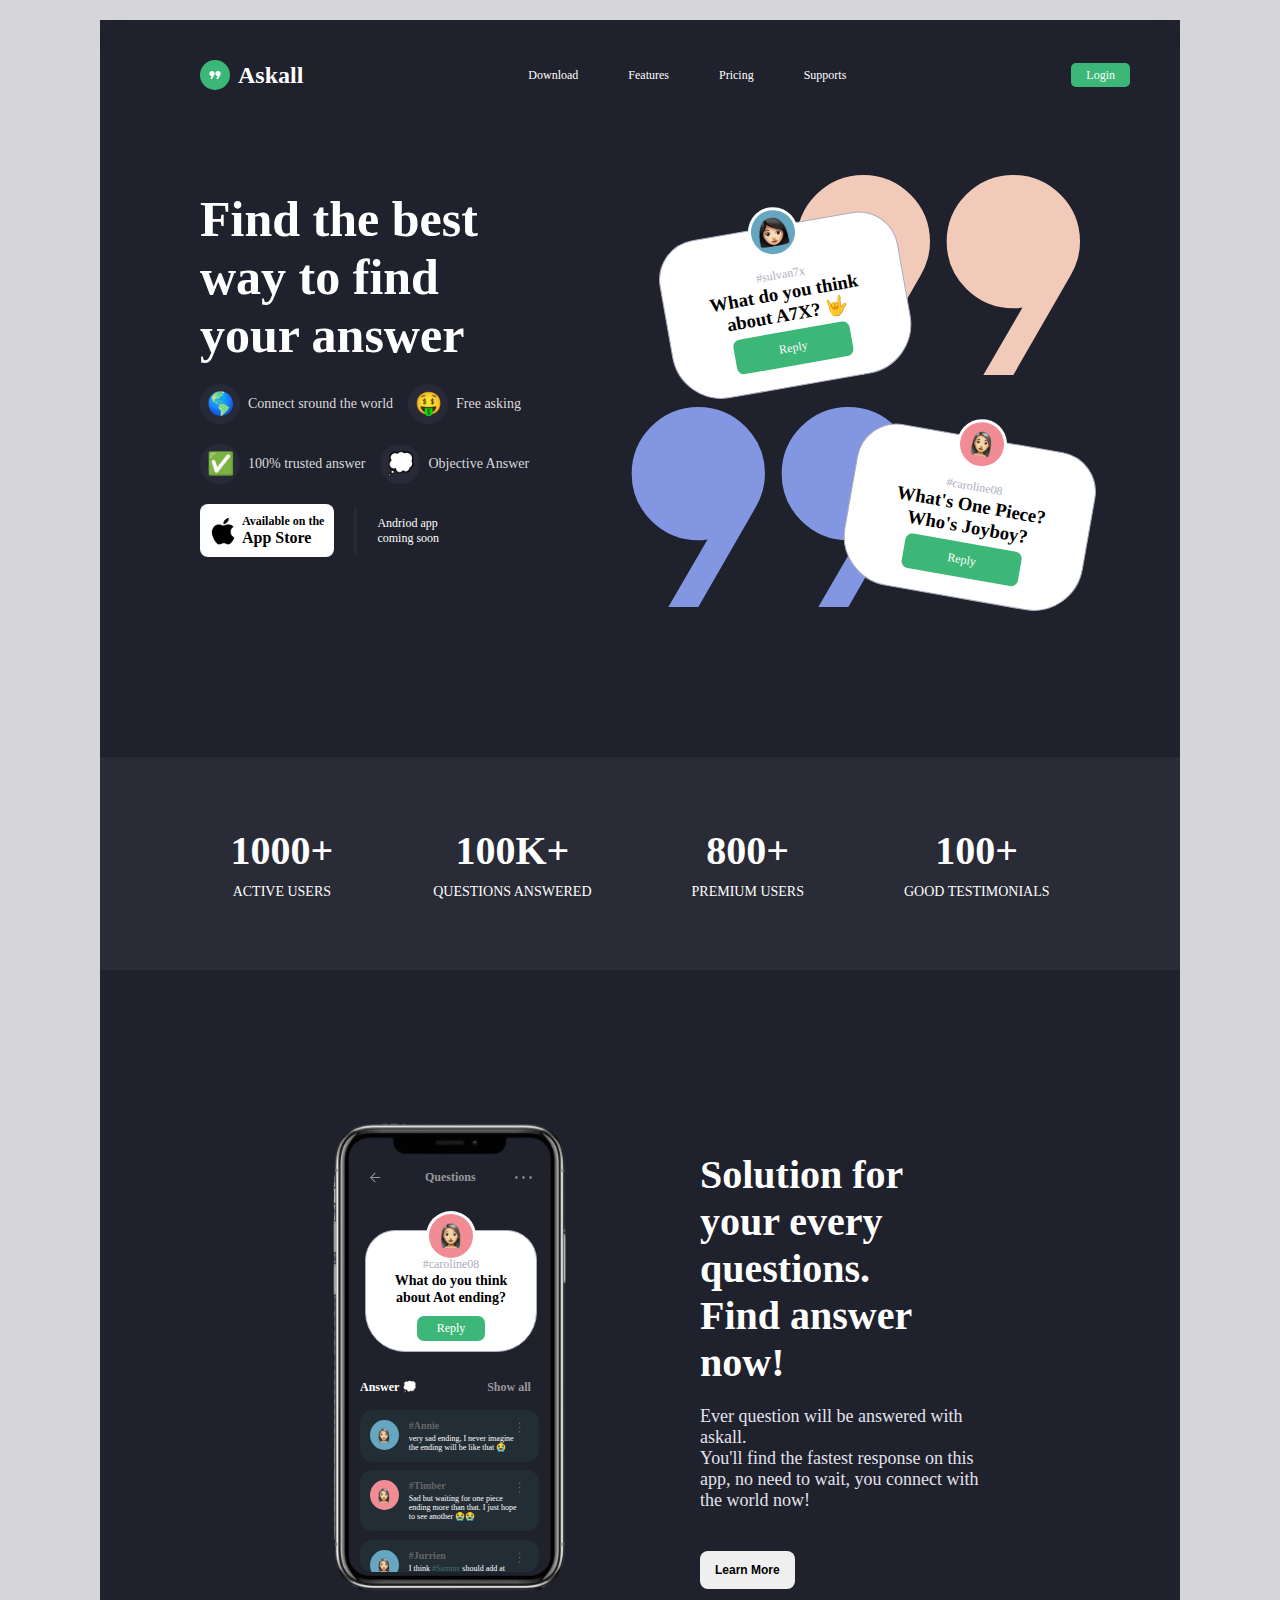
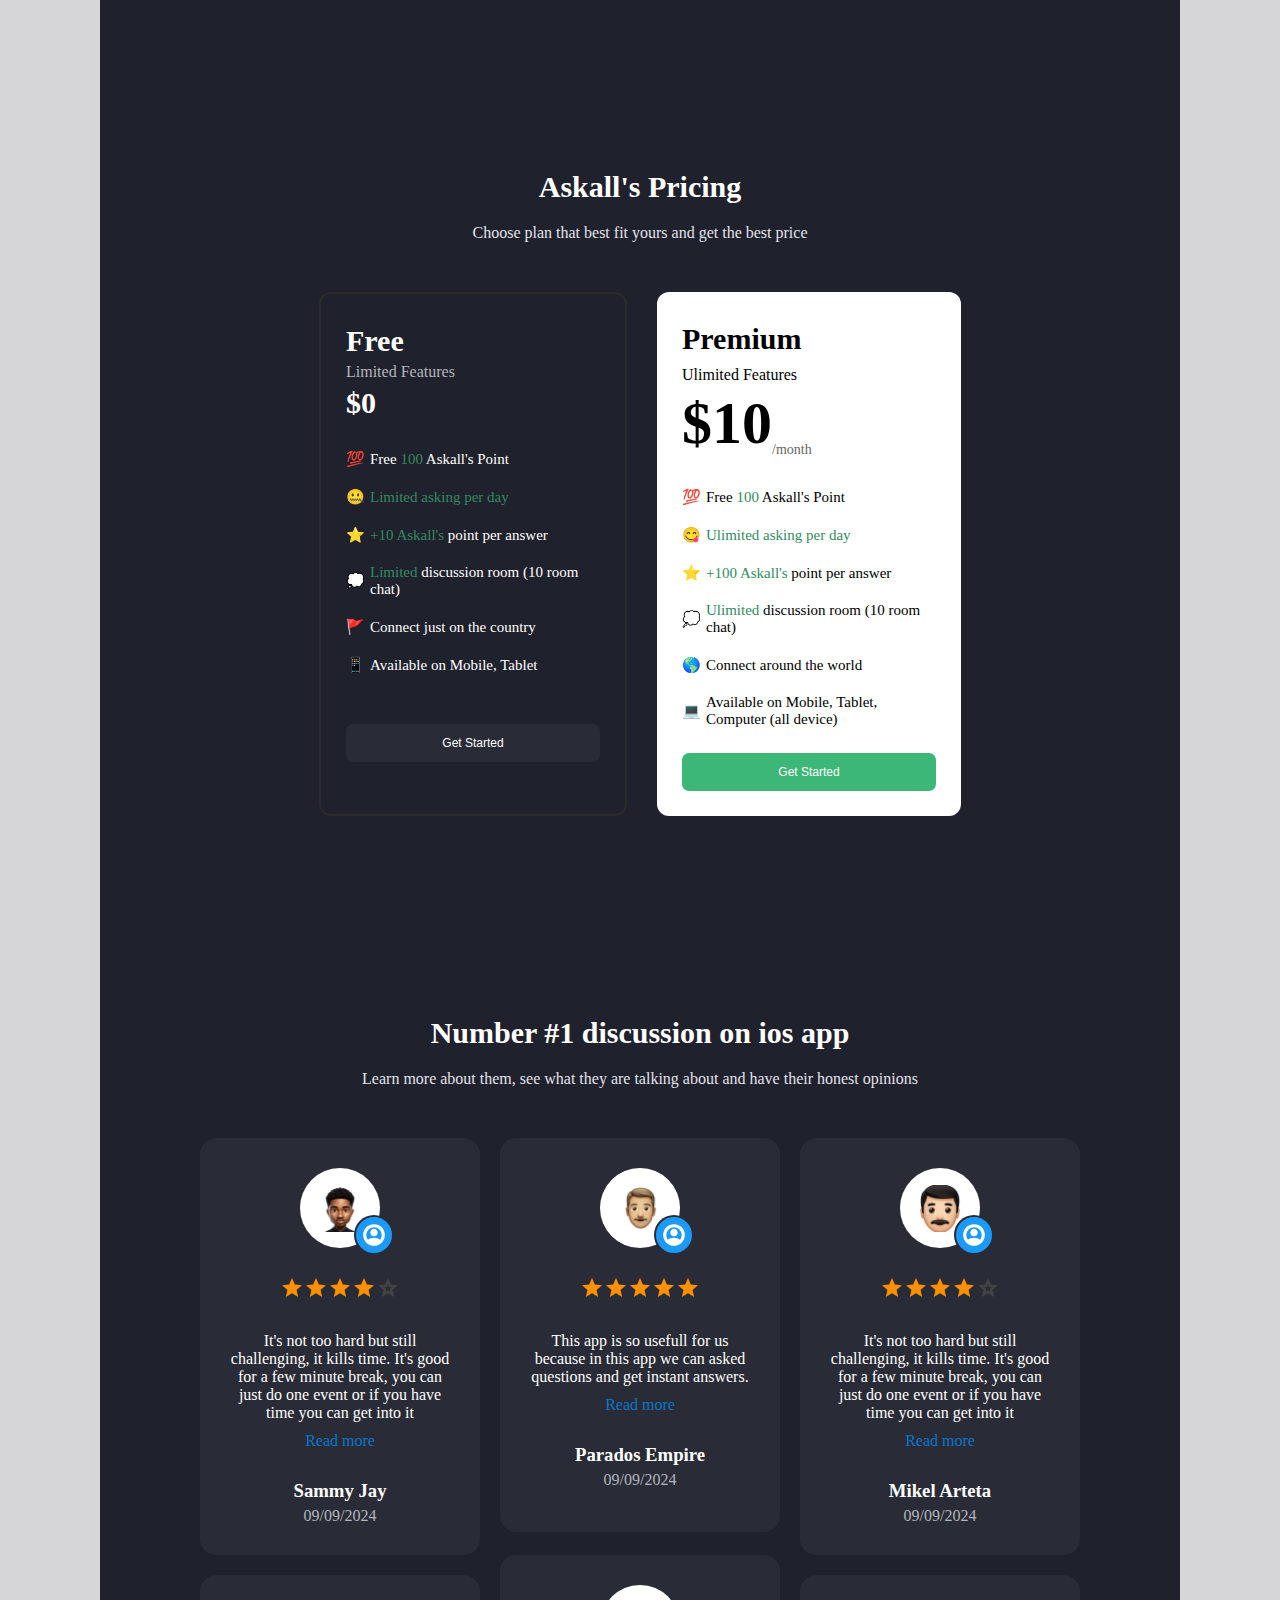
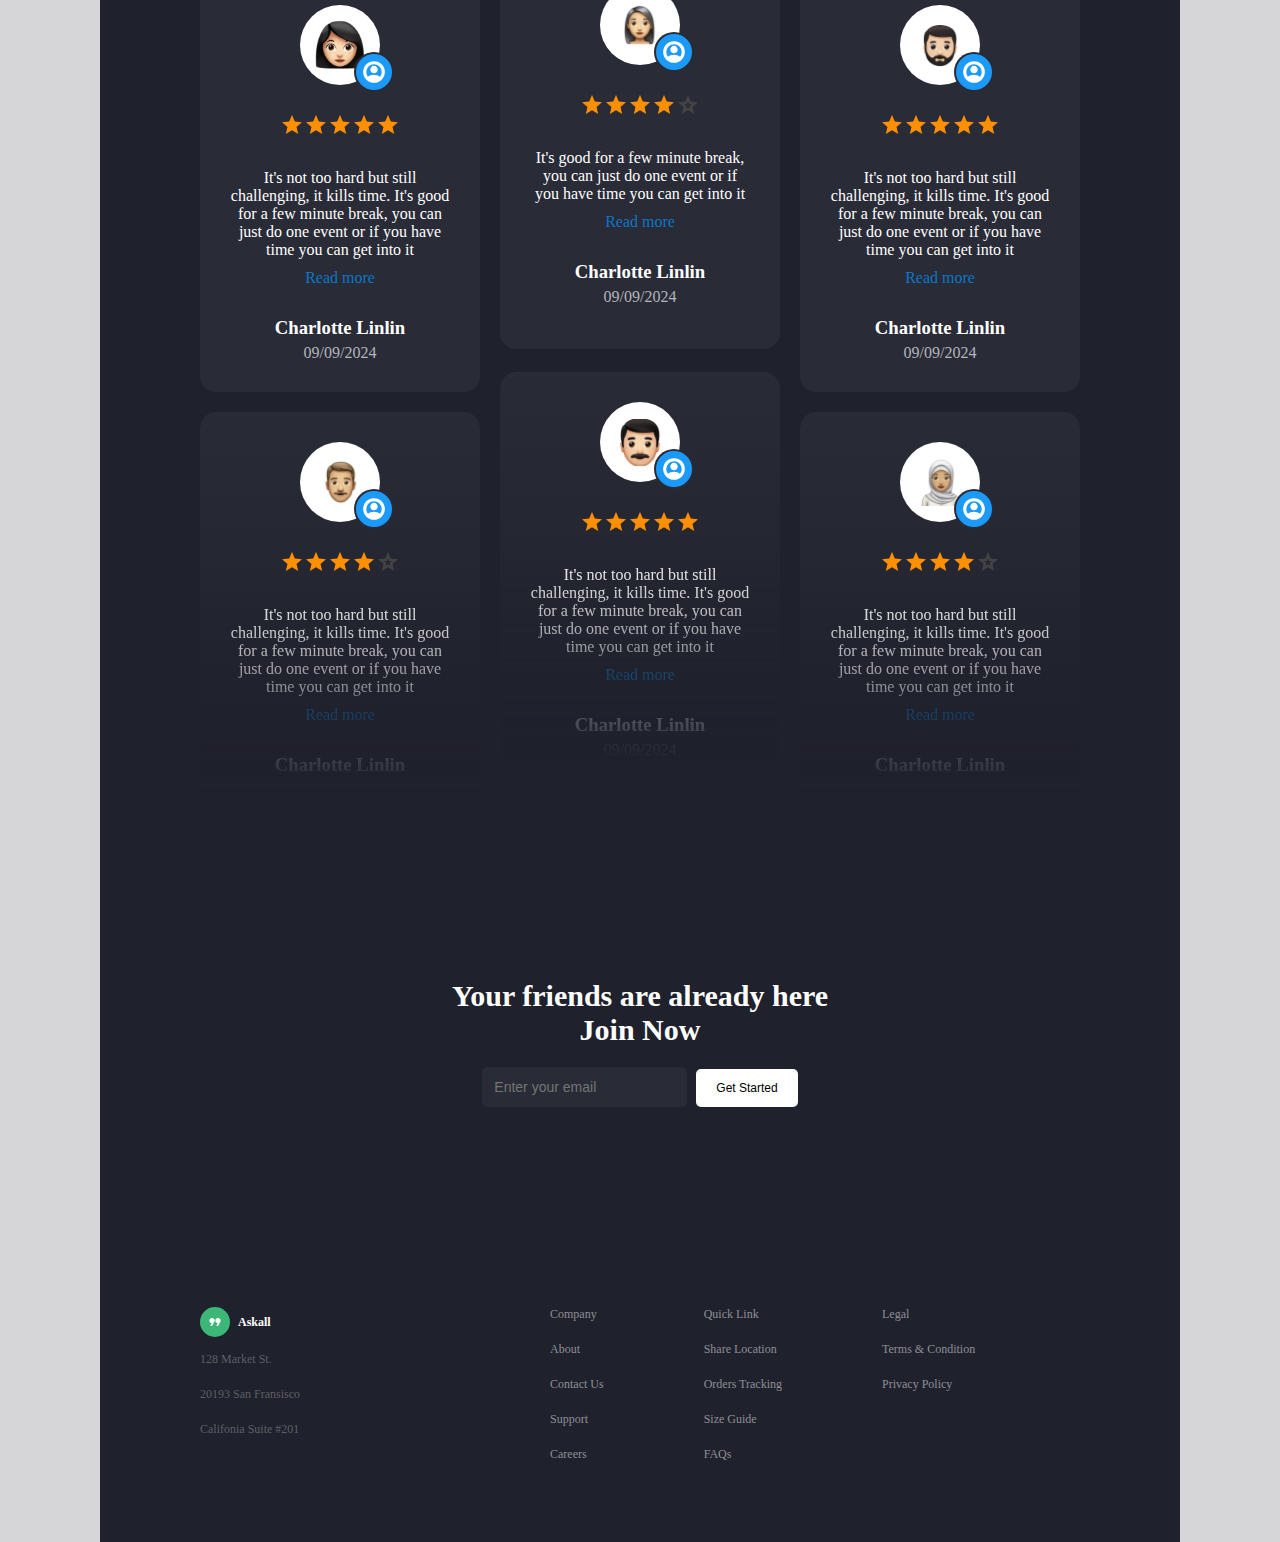
==== commit 65289db5: "Task2" ====
--- a/Task2/index.html
+++ b/Task2/index.html
@@ -285,7 +285,7 @@
                 <header>
                     <h1>Keep asking.</h1>
                     <h1>Get the Aswers.</h1>
-                    <h1>Show you feeling!</h1>
+                    <h1>Show your feelings!</h1>
                 </header>
                 <main>
                     <p>Have you missed thoughtful communication?</p>
@@ -328,7 +328,7 @@
         <section id="askall-con">
             <section>
                 <header class="askall-header">
-                    <h1>Asall's Pricing</h1>
+                    <h1>Askall's Pricing</h1>
                     <p>Choose plan that best fit yours and get the best price</p>
                 </header>
                 <main class="askall-body">
@@ -411,7 +411,7 @@
         <section id="discussion">
             <section>
                 <header>
-                    <h1>Number #1 discussion ios app</h1>
+                    <h1>Number #1 discussion on ios app</h1>
                     <p>Learn more about them, see what they are talking about and have their honest opinions</p>
                 </header>
                 <main class="discussion-grids">
@@ -454,7 +454,7 @@
                         </div>
 
                         <div class="discussion-name-date">
-                            <h3>Charlotte Linlin</h3>
+                            <h3>Sammy Jay</h3>
                             <p>09/09/2024</p>
                         </div>
 
@@ -509,7 +509,7 @@
                         </div>
 
                         <div class="discussion-name-date">
-                            <h3>Charlotte Linlin</h3>
+                            <h3>Parados Empire</h3>
                             <p>09/09/2024</p>
                         </div>
 
@@ -564,7 +564,7 @@
                         </div>
 
                         <div class="discussion-name-date">
-                            <h3>Charlotte Linlin</h3>
+                            <h3>Mikel Arteta</h3>
                             <p>09/09/2024</p>
                         </div>
 
--- a/Task2/styles.css
+++ b/Task2/styles.css
@@ -84,7 +84,7 @@
 .first-section-header header {
     margin-bottom: 20px;
     transform: translateY(0);
-    animation: header 1.2s ease-in;
+    animation: header 2s ease-in;
 }
 
 @keyframes header {
@@ -117,7 +117,7 @@
     font-size: 14px;
     opacity: 1;
     transform: translateY(0);
-    animation: cont 1.2s ease-in;
+    animation: cont 2s ease-in;
 }
 
 @keyframes cont {
@@ -155,7 +155,7 @@
     gap: 20px;
     opacity: 1;
     transform: translateY(0);
-    animation: download 1.2s ease-in;
+    animation: download 2s ease-in;
 }
 
 @keyframes download {
@@ -227,7 +227,7 @@
     padding: 20px;
     color: black;
     transform: rotate(-10deg) translateY(0);
-    animation: profile1 1.2s ease-in;
+    animation: profile1 2s ease-in;
     border-top-left-radius: 40px;
     border-top-right-radius: 40px;
     border-bottom-left-radius: 50px;
@@ -291,7 +291,7 @@
     padding: 20px;
     color: black;
     transform: rotate(10deg) translateY(0);
-    animation: profile2 1.2s ease-in;
+    animation: profile2 2s ease-in;
     border-top-left-radius: 40px;
     border-top-right-radius: 40px;
     border-bottom-left-radius: 50px;
@@ -385,7 +385,7 @@
     margin-top: -150px;
     z-index: 0;
     transform: translateY(0);
-    animation: pinky 1.2s ease-in;
+    animation: pinky 2s ease-in;
 }
 
 @keyframes pinky {
@@ -406,7 +406,7 @@
     margin-top: -80px;
     z-index: 0;
     transform: translateY(0);
-    animation: bluey 1.2s ease-in;
+    animation: bluey 2s ease-in;
 }
 
 @keyframes bluey {
@@ -1184,7 +1184,7 @@
 
 
 footer {
-    padding: 0 100px 60px 100px;
+    padding: 50px 100px 60px 100px;
     background-color: #1f212c;
     color: white;
 }
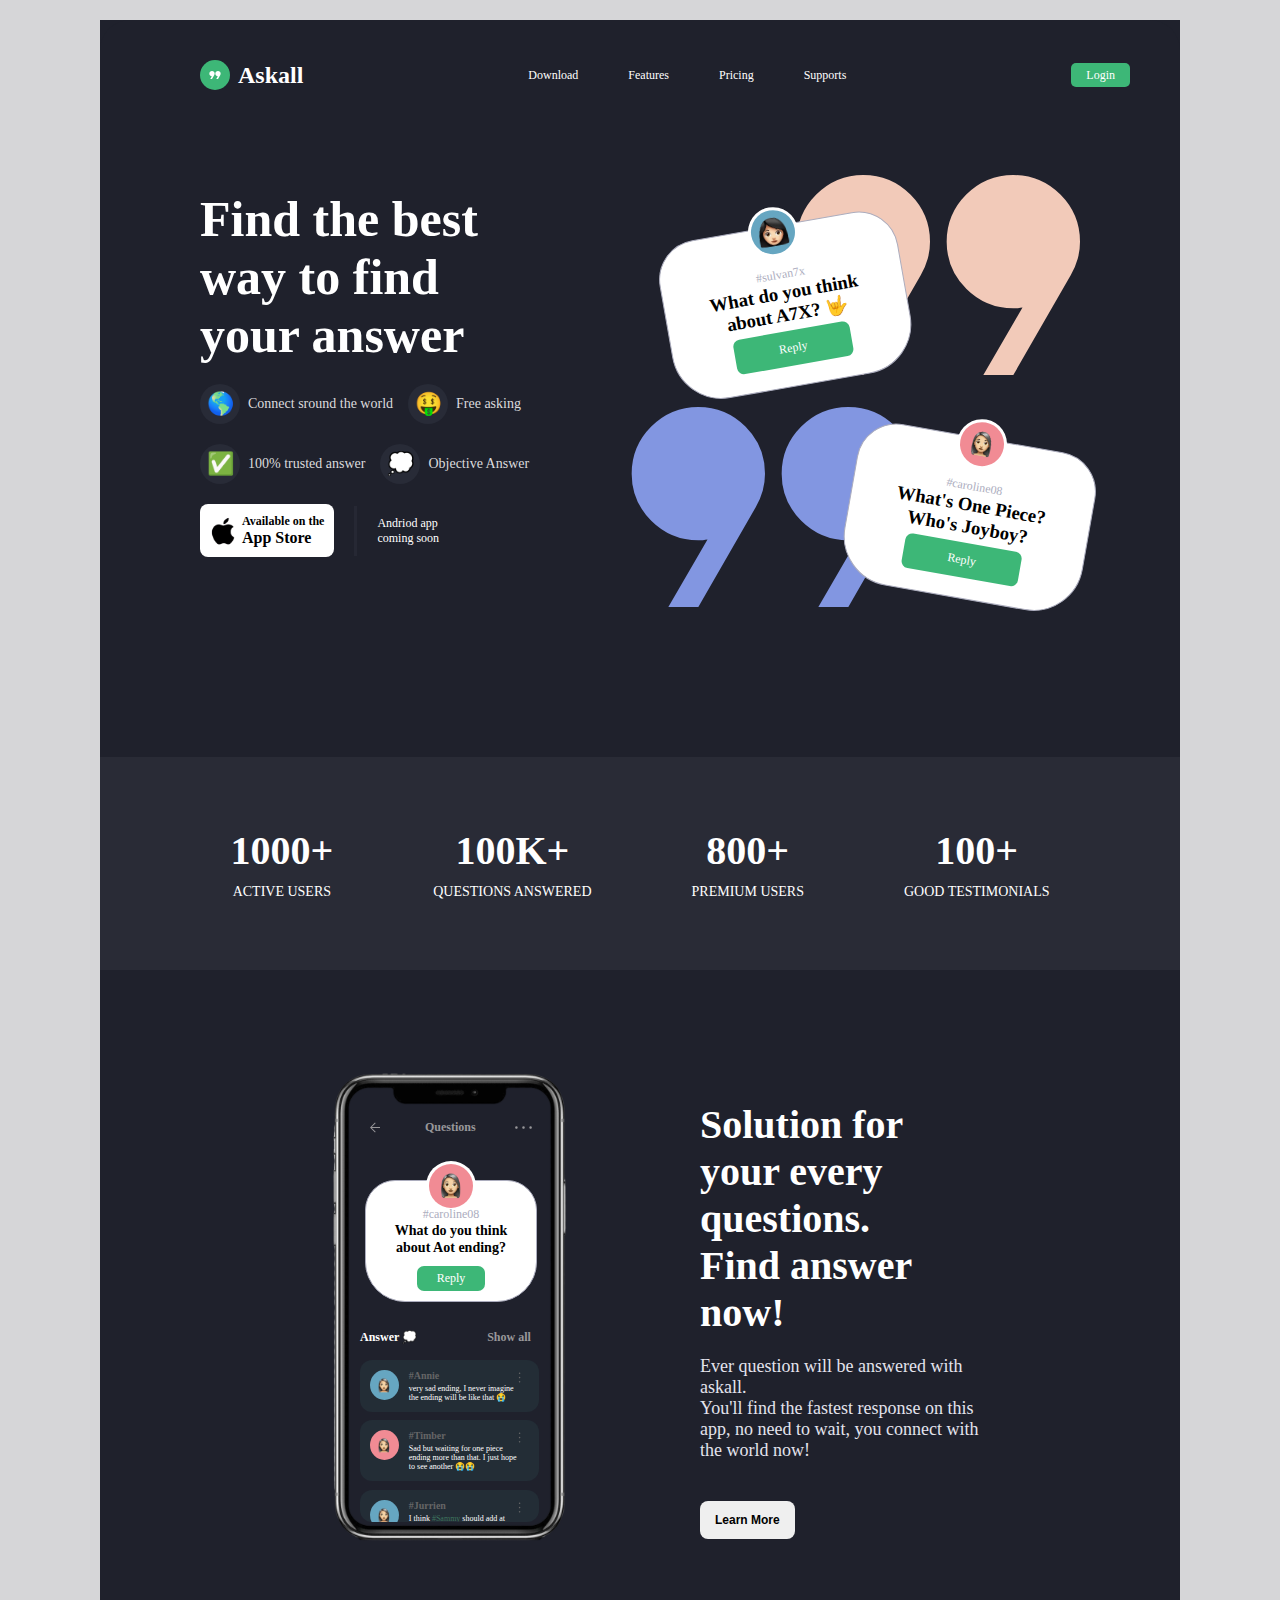
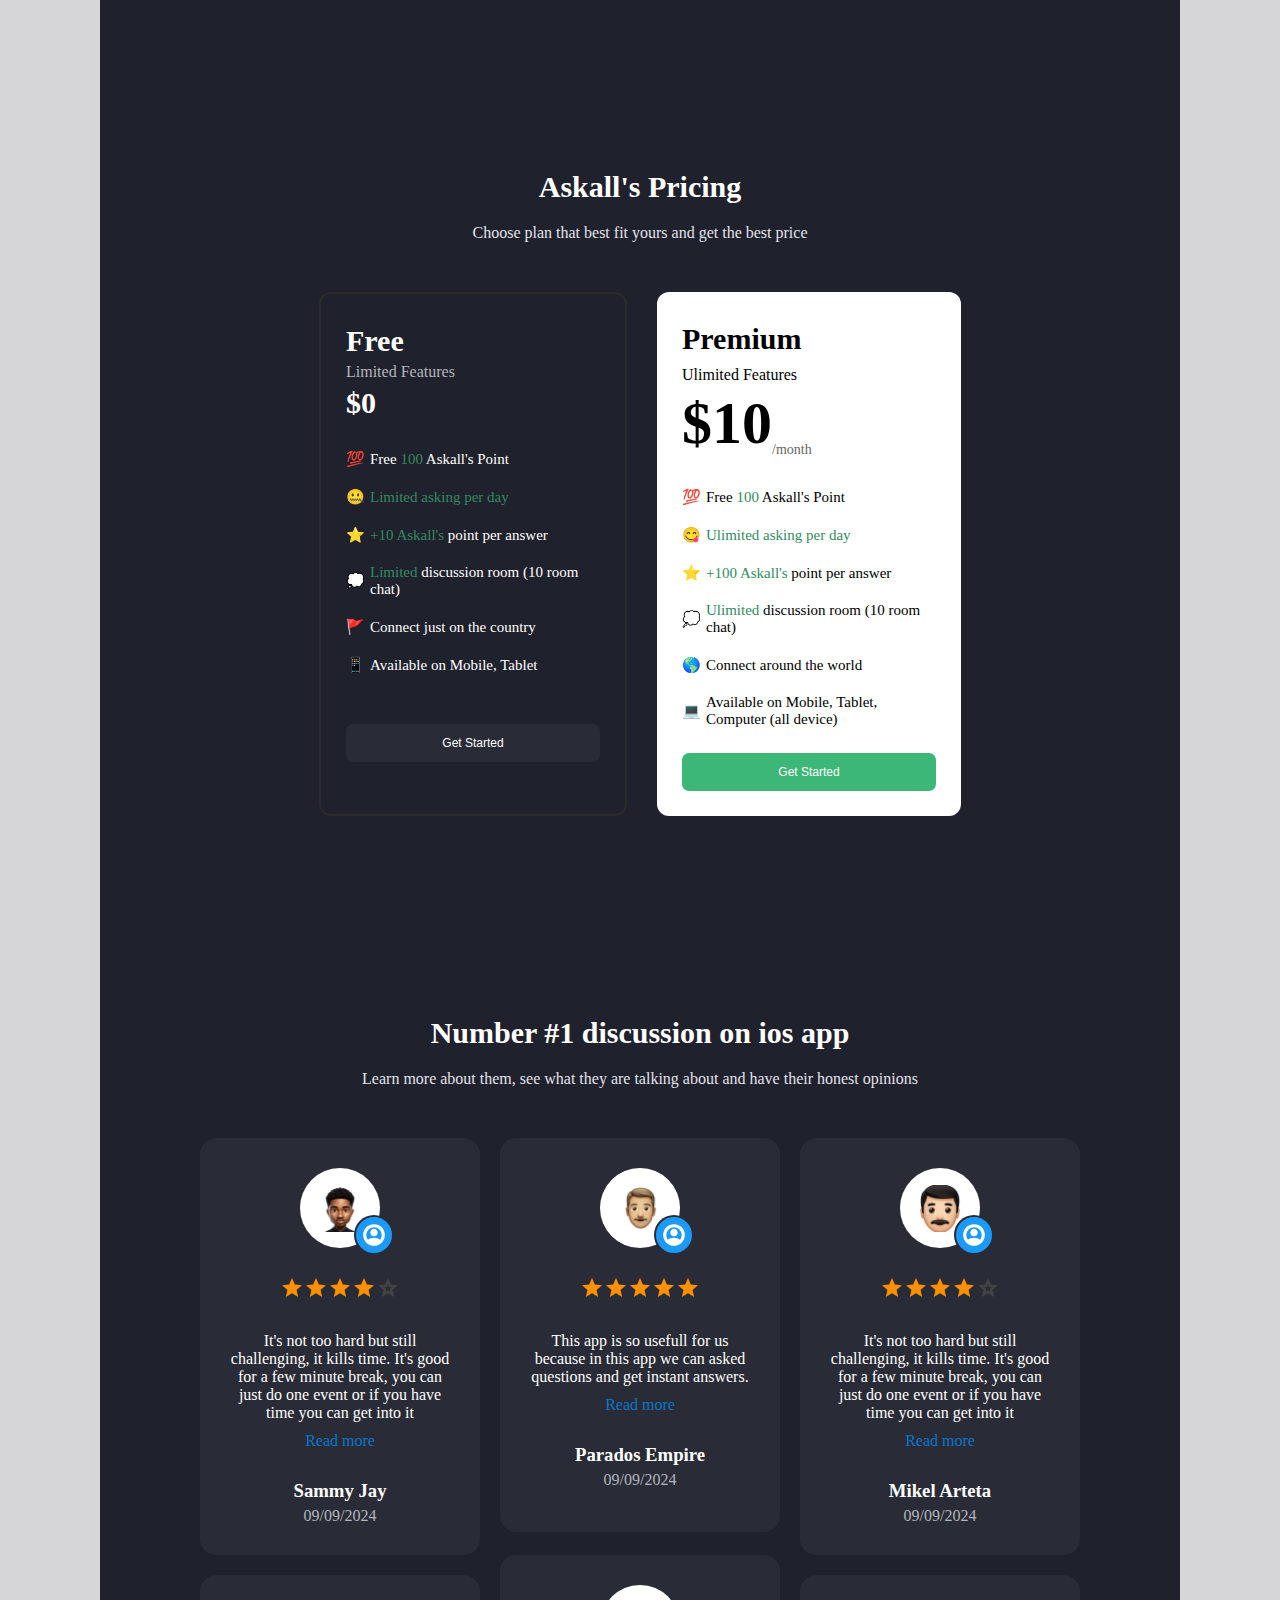
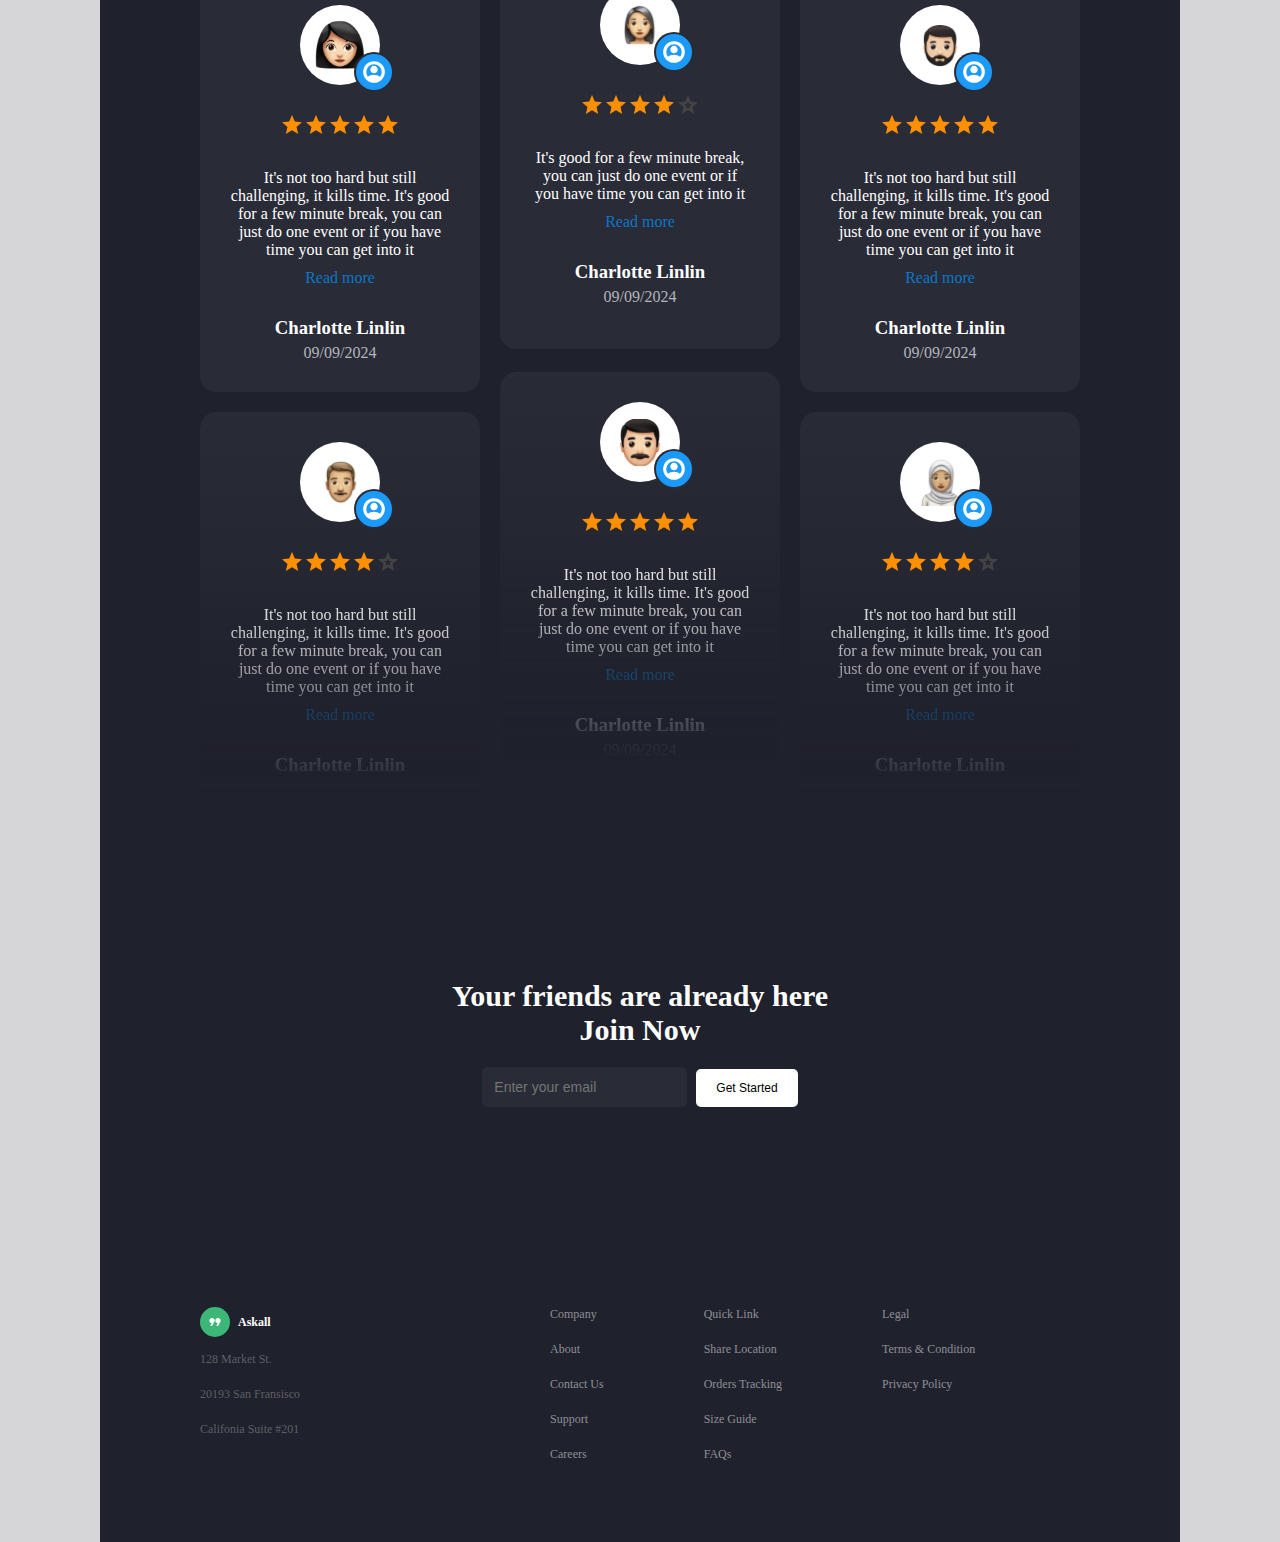
==== commit 52e2251d: "Task2" ====
--- a/Task2/index.html
+++ b/Task2/index.html
@@ -11,7 +11,7 @@
 
 <body>
     <section id="bg-default">
-        <section id="section1">
+        <section id="section1" class="scrolling">
             <header>
                 <nav class="nav-bar">
                     <div class="nav-logo">
@@ -42,7 +42,9 @@
                 <section class="first-section">
                     <div class="first-section-header">
                         <header>
-                            <h1>Find the best way to find your answer</h1>
+                            <h1 class="find">Find the best</h1>
+                            <h1 class="way">way to find </h1>
+                            <h1 class="your">your answer</h1>
                         </header>
                         <main>
                             <div class="first-section-content">
@@ -212,7 +214,8 @@
 
                             <div class="replies-details">
                                 <h5>#Timber</h5>
-                                <p>Sad but waiting for one piece ending more than that. I just hope to see another 😭😭
+                                <p>Sad but waiting for one piece ending more than that. I just hope to see another
+                                    😭😭
                                 </p>
                             </div>
 
@@ -232,7 +235,8 @@
 
                             <div class="replies-details">
                                 <h5>#Jurrien</h5>
-                                <p>I think <span>#Sammy</span> should add at least one more episode again. Please Sammy.
+                                <p>I think <span>#Sammy</span> should add at least one more episode again. Please
+                                    Sammy.
                                 </p>
                             </div>
 
@@ -252,7 +256,8 @@
 
                             <div class="replies-details">
                                 <h5>#SammyJay</h5>
-                                <p>The motivation behind every episode is actually top-notch, I work admire the work.
+                                <p>The motivation behind every episode is actually top-notch, I work admire the
+                                    work.
                                 </p>
                             </div>
 
@@ -325,7 +330,7 @@
             </section>
         </section>
 
-        <section id="askall-con">
+        <section id="askall-con" class="scrolling">
             <section>
                 <header class="askall-header">
                     <h1>Askall's Pricing</h1>
@@ -408,7 +413,7 @@
             </section>
         </section>
 
-        <section id="discussion">
+        <section id="discussion" class="scrolling">
             <section>
                 <header>
                     <h1>Number #1 discussion on ios app</h1>
@@ -916,7 +921,7 @@
         </section>
 
 
-        <footer>
+        <footer class="scrolling">
             <section class="footer">
                 <div class="footer-first-section">
                     <div>
@@ -974,6 +979,8 @@
             </section>
         </footer>
     </section>
+
+    <script src="index.js"></script>
 </body>
 
 </html>--- a/Task2/styles.css
+++ b/Task2/styles.css
@@ -83,14 +83,22 @@
 
 .first-section-header header {
     margin-bottom: 20px;
-    transform: translateY(0);
-    animation: header 2s ease-in;
-}
-
-@keyframes header {
+
+}
+
+.find {
+    font-size: 50px;
+    animation-timeline: view();
+
+    animation-name: find;
+    animation-fill-mode: both;
+    animation-duration: 0.5s;
+}
+
+@keyframes find {
     0% {
         opacity: 0;
-        transform: translateY(10px);
+        transform: translateY(150px);
     }
 
     50% {
@@ -103,9 +111,54 @@
     }
 }
 
-.first-section-header header h1 {
+.way {
     font-size: 50px;
-    width: 70%;
+    animation-timeline: view();
+
+    animation-name: way;
+    animation-fill-mode: both;
+    animation-duration: 0.5s;
+}
+
+@keyframes way {
+    0% {
+        opacity: 0;
+        transform: translateY(170px);
+    }
+
+    50% {
+        opacity: 0.5;
+    }
+
+    100% {
+        opacity: 1;
+        transform: translateY(0);
+    }
+}
+
+.your {
+    font-size: 50px;
+    animation-timeline: view();
+
+    animation-name: your;
+    animation-fill-mode: both;
+    animation-duration: 0.5s;
+}
+
+@keyframes your {
+    0% {
+        opacity: 0;
+        transform: translateY(190px);
+    }
+
+    50% {
+        opacity: 0.5;
+    }
+
+    100% {
+        opacity: 1;
+        transform: translateY(0);
+    }
 }
 
 
@@ -116,14 +169,17 @@
     color: #dbdbdd;
     font-size: 14px;
     opacity: 1;
-    transform: translateY(0);
-    animation: cont 2s ease-in;
+    animation-timeline: view();
+
+    animation-name: cont;
+    animation-fill-mode: both;
+    animation-duration: 0.5s;
 }
 
 @keyframes cont {
     0% {
         opacity: 0;
-        transform: translateY(20px);
+        transform: translateY(150px);
     }
 
     100% {
@@ -154,14 +210,17 @@
     align-items: center;
     gap: 20px;
     opacity: 1;
-    transform: translateY(0);
-    animation: download 2s ease-in;
+    animation-timeline: view();
+
+    animation-name: download;
+    animation-fill-mode: both;
+    animation-duration: 0.5s;
 }
 
 @keyframes download {
     0% {
         opacity: 0;
-        transform: translateY(30px);
+        transform: translateY(170px);
     }
 
     50% {
@@ -227,7 +286,11 @@
     padding: 20px;
     color: black;
     transform: rotate(-10deg) translateY(0);
-    animation: profile1 2s ease-in;
+    animation-timeline: view();
+
+    animation-name: profile1;
+    animation-fill-mode: both;
+    animation-duration: 0.5s;
     border-top-left-radius: 40px;
     border-top-right-radius: 40px;
     border-bottom-left-radius: 50px;
@@ -242,7 +305,7 @@
 @keyframes profile1 {
     0% {
         opacity: 0;
-        transform: translateY(50px);
+        transform: translateY(250px);
     }
 
     100% {
@@ -291,7 +354,11 @@
     padding: 20px;
     color: black;
     transform: rotate(10deg) translateY(0);
-    animation: profile2 2s ease-in;
+    animation-timeline: view();
+
+    animation-name: profile2;
+    animation-fill-mode: both;
+    animation-duration: 0.5s;
     border-top-left-radius: 40px;
     border-top-right-radius: 40px;
     border-bottom-left-radius: 50px;
@@ -309,7 +376,7 @@
 @keyframes profile2 {
     0% {
         opacity: 0;
-        transform: translateY(50px);
+        transform: translateY(150px);
     }
 
     100% {
@@ -385,7 +452,11 @@
     margin-top: -150px;
     z-index: 0;
     transform: translateY(0);
-    animation: pinky 2s ease-in;
+    animation-timeline: view();
+
+    animation-name: pinky;
+    animation-fill-mode: both;
+    animation-duration: 0.5s;
 }
 
 @keyframes pinky {
@@ -406,7 +477,11 @@
     margin-top: -80px;
     z-index: 0;
     transform: translateY(0);
-    animation: bluey 2s ease-in;
+    animation-timeline: view();
+
+    animation-name: bluey;
+    animation-fill-mode: both;
+    animation-duration: 0.5s;
 }
 
 @keyframes bluey {
@@ -421,7 +496,7 @@
     }
 }
 
-#setion2 {
+#section2 {
     background-color: #1f2126;
 }
 
@@ -451,7 +526,7 @@
 }
 
 #section3 {
-    padding: 150px 100px 150px 200px;
+    padding: 100px 100px 150px 200px;
     color: white;
     font-size: 12px;
     display: flex;
@@ -465,8 +540,11 @@
 }
 
 .section3-img {
-    animation: fadeOut 2s ease-in forwards;
-    animation-delay: 2s;
+    animation-timeline: view();
+
+    animation-name: fadeOut;
+    animation-fill-mode: both;
+    animation-duration: 0.5s;
 }
 
 .section3-img img {
@@ -484,8 +562,11 @@
     margin-top: 45px;
     color: #98979a;
     font-weight: bold;
-    animation: fadeOut 2s ease-in forwards;
-    animation-delay: 2s;
+    animation-timeline: view();
+
+    animation-name: fadeOut;
+    animation-fill-mode: both;
+    animation-duration: 0.5s;
 }
 
 .section3-profile {
@@ -502,8 +583,11 @@
     border-top-right-radius: 30px;
     border-bottom-left-radius: 40px;
     border-bottom-right-radius: 40px;
-    animation: fadeOut 2s ease-in forwards;
-    animation-delay: 2s;
+    animation-timeline: view();
+
+    animation-name: fadeOut;
+    animation-fill-mode: both;
+    animation-duration: 0.5s;
 }
 
 .section3-profile .texts a {
@@ -521,8 +605,11 @@
     top: 0;
     margin-left: 60px;
     margin-top: 260px;
-    animation: fadeOut 2s ease-in forwards;
-    animation-delay: 2s;
+    animation-timeline: view();
+
+    animation-name: fadeOut;
+    animation-fill-mode: both;
+    animation-duration: 0.5s;
 }
 
 .answers-answer {
@@ -538,29 +625,42 @@
     width: 53%;
     opacity: 1;
     border-radius: 12px;
-    animation: popOut 2s ease-in forwards, colorChange 1s ease-in forwards;
-    animation-delay: 2s;
+    animation: popOut ease-in forwards, colorChange ease-in forwards;
+    animation-timeline: view();
+
+    animation-fill-mode: both;
+    animation-duration: 1ms;
+
 }
 
 .second-chat {
     margin-top: -150px;
-    animation: popOut2 2s ease-in forwards, colorChange 1s ease-in forwards;
-    animation-delay: 2s;
+    animation: popOut2 ease-in forwards, colorChange ease-in forwards;
+    animation-timeline: view();
+
+    animation-fill-mode: both;
+    animation-duration: 1ms;
 }
 
 .third-chat {
     margin-top: -80px;
     height: 12px;
     overflow-y: hidden;
-    animation: popOut3 2s ease-in forwards, colorChange 1s ease-in forwards;
-    animation-delay: 2s;
+    animation: popOut3 ease-in forwards, colorChange ease-in forwards;
+    animation-timeline: view();
+
+    animation-fill-mode: both;
+    animation-duration: 1ms;
 }
 
 .fourth-chat {
     margin-top: -80px;
     opacity: 0;
-    animation: popOut4 2s ease-in forwards, colorChange 1s ease-in forwards;
-    animation-delay: 2s;
+    animation: popOut4 ease-in forwards, colorChange ease-in forwards;
+    animation-timeline: view();
+
+    animation-fill-mode: both;
+    animation-duration: 1ms;
 }
 
 
@@ -697,19 +797,22 @@
 }
 
 .section3b {
-    animation: slideOut 2s ease-in forwards;
-    animation-delay: 1.5s;
+    animation: slideOut ease-in forwards;
+    animation-timeline: view();
+
+    animation-fill-mode: both;
+    animation-duration: 1ms;
 }
 
 @keyframes slideOut {
-    0% {
-        opacity: 1;
-        transform: translateY(0);
-    }
-
-    100% {
-        opacity: 0;
-        transform: translateY(-50%);
+    from {
+        opacity: 1;
+        transform: translateY(0);
+    }
+
+    to {
+        opacity: 0;
+        transform: translateY(-500%);
     }
 }
 
@@ -744,20 +847,23 @@
 #section3-replace {
     color: white;
     position: absolute;
-    top: 31%;
+    top: 20%;
     right: 22%;
     opacity: 0;
-    animation: slideIn 2s ease-in forwards;
-    animation-delay: 2s;
+    animation: slideIn ease-in forwards;
+    animation-timeline: view();
+
+    animation-fill-mode: both;
+    animation-duration: 1ms;
 }
 
 @keyframes slideIn {
-    0% {
-        opacity: 0;
-        transform: translateY(10%);
-    }
-
-    100% {
+    from {
+        opacity: 0;
+        transform: translateY(20%);
+    }
+
+    to {
         opacity: 1;
         transform: translateY(0);
     }
@@ -804,7 +910,7 @@
 #askall-con {
     display: flex;
     justify-content: center;
-    padding: 0 100px 100px 100px;
+    padding: 50px 100px 100px 100px;
     color: white;
 }
 
@@ -883,16 +989,19 @@
     padding: 30px 25px 25px 25px;
     border-radius: 12px;
     transform: translateY(0);
-    animation: premium 1s ease-in;
+    animation-timeline: view();
+    animation-name: premium;
+    animation-fill-mode: both;
+    animation-duration: 1ms;
 }
 
 @keyframes premium {
-    0% {
-        opacity: 0;
-        transform: translateY(20px);
-    }
-
-    100% {
+    from {
+        opacity: 0;
+        transform: translateY(30px);
+    }
+
+    to {
         opacity: 1;
         transform: translateY(0);
     }
@@ -1034,15 +1143,18 @@
 
 .discussion1 {
     transform: translateY(0);
-    animation: discussion1 1s ease-in;
+    animation-timeline: view();
+    animation-name: discussion1;
+    animation-fill-mode: both;
+    animation-duration: 1ms;
 }
 
 @keyframes discussion1 {
-    0% {
+    from {
         transform: translateY(20px);
     }
 
-    100% {
+    to {
         transform: translateY(0);
     }
 }
@@ -1050,45 +1162,54 @@
 .discussion2 {
     height: 80%;
     transform: translateY(0);
-    animation: discussion2 1.5s ease-in;
+    animation-timeline: view();
+    animation-name: discussion2;
+    animation-fill-mode: both;
+    animation-duration: 1ms;
 }
 
 @keyframes discussion2 {
-    0% {
+    from {
         transform: translateY(40px);
     }
 
-    100% {
+    to {
         transform: translateY(0);
     }
 }
 
 .discussion3 {
     transform: translateY(0);
-    animation: discussion3 2s ease-in;
+    animation-timeline: view();
+    animation-name: discussion3;
+    animation-fill-mode: both;
+    animation-duration: 1ms;
 }
 
 @keyframes discussion3 {
-    0% {
+    from {
         transform: translateY(60px);
     }
 
-    100% {
+    to {
         transform: translateY(0);
     }
 }
 
 .discussion4 {
     transform: translateY(0);
-    animation: discussion3 2.5s ease-in;
+    animation-timeline: view();
+    animation-name: discussion4;
+    animation-fill-mode: both;
+    animation-duration: 1ms;
 }
 
 @keyframes discussion4 {
-    0% {
+    from {
         transform: translateY(80px);
     }
 
-    100% {
+    to {
         transform: translateY(0);
     }
 }
@@ -1097,22 +1218,28 @@
     margin-top: -20px;
     height: 80%;
     transform: translateY(0);
-    animation: discussion5 3s ease-in;
+    animation-timeline: view();
+    animation-name: discussion5;
+    animation-fill-mode: both;
+    animation-duration: 1ms;
 }
 
 @keyframes discussion5 {
-    0% {
+    from {
         transform: translateY(100px);
     }
 
-    100% {
+    to {
         transform: translateY(0);
     }
 }
 
 .discussion6 {
     transform: translateY(0);
-    animation: discussion6 3.5s ease-in;
+    animation-timeline: view();
+    animation-name: discussion6;
+    animation-fill-mode: both;
+    animation-duration: 1ms;
 }
 
 @keyframes discussion6 {
@@ -1120,7 +1247,7 @@
         transform: translateY(120px);
     }
 
-    100% {
+    to {
         transform: translateY(0);
     }
 }
@@ -1130,15 +1257,18 @@
     backdrop-filter: blur(8px);
     mask-image: linear-gradient(to top, transparent 10%, black 60%);
     transform: translateY(0);
-    animation: discussion7 4s ease-in;
+    animation-timeline: view();
+    animation-name: discussion7;
+    animation-fill-mode: both;
+    animation-duration: 1ms;
 }
 
 @keyframes discussion7 {
-    0% {
+    from {
         transform: translateY(140px);
     }
 
-    100% {
+    to {
         transform: translateY(0);
     }
 }
@@ -1150,15 +1280,18 @@
     backdrop-filter: blur(8px);
     mask-image: linear-gradient(to top, transparent 10%, black 60%);
     transform: translateY(0);
-    animation: discussion8 4.5s ease-in;
+    animation-timeline: view();
+    animation-name: discussion8;
+    animation-fill-mode: both;
+    animation-duration: 1ms;
 }
 
 @keyframes discussion8 {
-    0% {
+    from {
         transform: translateY(160px);
     }
 
-    100% {
+    to {
         transform: translateY(0);
     }
 }
@@ -1169,15 +1302,18 @@
     -webkit-mask-image: linear-gradient(to top, transparent 10%, black 60%);
     mask-image: linear-gradient(to top, transparent 10%, black 60%);
     transform: translateY(0);
-    animation: discussion9 5s ease-in;
+    animation-timeline: view();
+    animation-name: discussion9;
+    animation-fill-mode: both;
+    animation-duration: 1ms;
 }
 
 @keyframes discussion9 {
-    0% {
+    from {
         transform: translateY(180px);
     }
 
-    100% {
+    to {
         transform: translateY(0);
     }
 }
@@ -1208,16 +1344,19 @@
     align-items: center;
     margin-bottom: 20px;
     transform: translateY(0);
-    animation: footerHeading 2s ease-in;
+    animation-timeline: view();
+    animation-name: footerHeading;
+    animation-fill-mode: both;
+    animation-duration: 1ms;
 }
 
 @keyframes footerHeading {
-    0% {
+    from {
         opacity: 0;
         transform: translateY(50px);
     }
 
-    100% {
+    to {
         opacity: 1;
         transform: translateY(0);
     }
@@ -1234,16 +1373,19 @@
     background-color: #292b36;
     font-size: 14px;
     transform: translateY(0);
-    animation: input 2.5s ease-in;
+    animation-timeline: view();
+    animation-name: input;
+    animation-fill-mode: both;
+    animation-duration: 1ms;
 }
 
 @keyframes input {
-    0% {
+    from {
         opacity: 0;
         transform: translateY(50px);
     }
 
-    100% {
+    to {
         opacity: 1;
         transform: translateY(0);
     }
@@ -1260,16 +1402,19 @@
     font-size: 12px;
     cursor: pointer;
     transform: translateY(0);
-    animation: button 2.5s ease-in;
+    animation-timeline: view();
+    animation-name: button;
+    animation-fill-mode: both;
+    animation-duration: 1ms;
 }
 
 @keyframes button {
-    0% {
+    from {
         opacity: 0;
         transform: translateY(50px);
     }
 
-    100% {
+    to {
         opacity: 1;
         transform: translateY(0);
     }
@@ -1277,16 +1422,19 @@
 
 .foot-first {
     transform: translateY(0);
-    animation: firstFoot 3s ease-in;
+    animation-timeline: view();
+    animation-name: firstFoot;
+    animation-fill-mode: both;
+    animation-duration: 1ms;
 }
 
 @keyframes firstFoot {
-    0% {
+    from {
         opacity: 0;
         transform: translateY(50px);
     }
 
-    100% {
+    to {
         opacity: 1;
         transform: translateY(0);
     }
@@ -1294,16 +1442,19 @@
 
 .foot-company {
     transform: translateY(0);
-    animation: footCompany 3.5s ease-in;
+    animation-timeline: view();
+    animation-name: footCompany;
+    animation-fill-mode: both;
+    animation-duration: 1ms;
 }
 
 @keyframes footCompany {
-    0% {
+    from {
         opacity: 0;
         transform: translateY(50px);
     }
 
-    100% {
+    to {
         opacity: 1;
         transform: translateY(0);
     }
@@ -1311,16 +1462,19 @@
 
 .foot-link {
     transform: translateY(0);
-    animation: footLink 4s ease-in;
+    animation-timeline: view();
+    animation-name: footLink;
+    animation-fill-mode: both;
+    animation-duration: 1ms;
 }
 
 @keyframes footLink {
-    0% {
+    from {
         opacity: 0;
         transform: translateY(50px);
     }
 
-    100% {
+    to {
         opacity: 1;
         transform: translateY(0);
     }
@@ -1328,16 +1482,19 @@
 
 .foot-legal {
     transform: translateY(0);
-    animation: footLegal 4.5s ease-in;
+    animation-timeline: view();
+    animation-name: footLegal;
+    animation-fill-mode: both;
+    animation-duration: 1ms;
 }
 
 @keyframes footLegal {
-    0% {
+    from {
         opacity: 0;
         transform: translateY(50px);
     }
 
-    100% {
+    to {
         opacity: 1;
         transform: translateY(0);
     }
